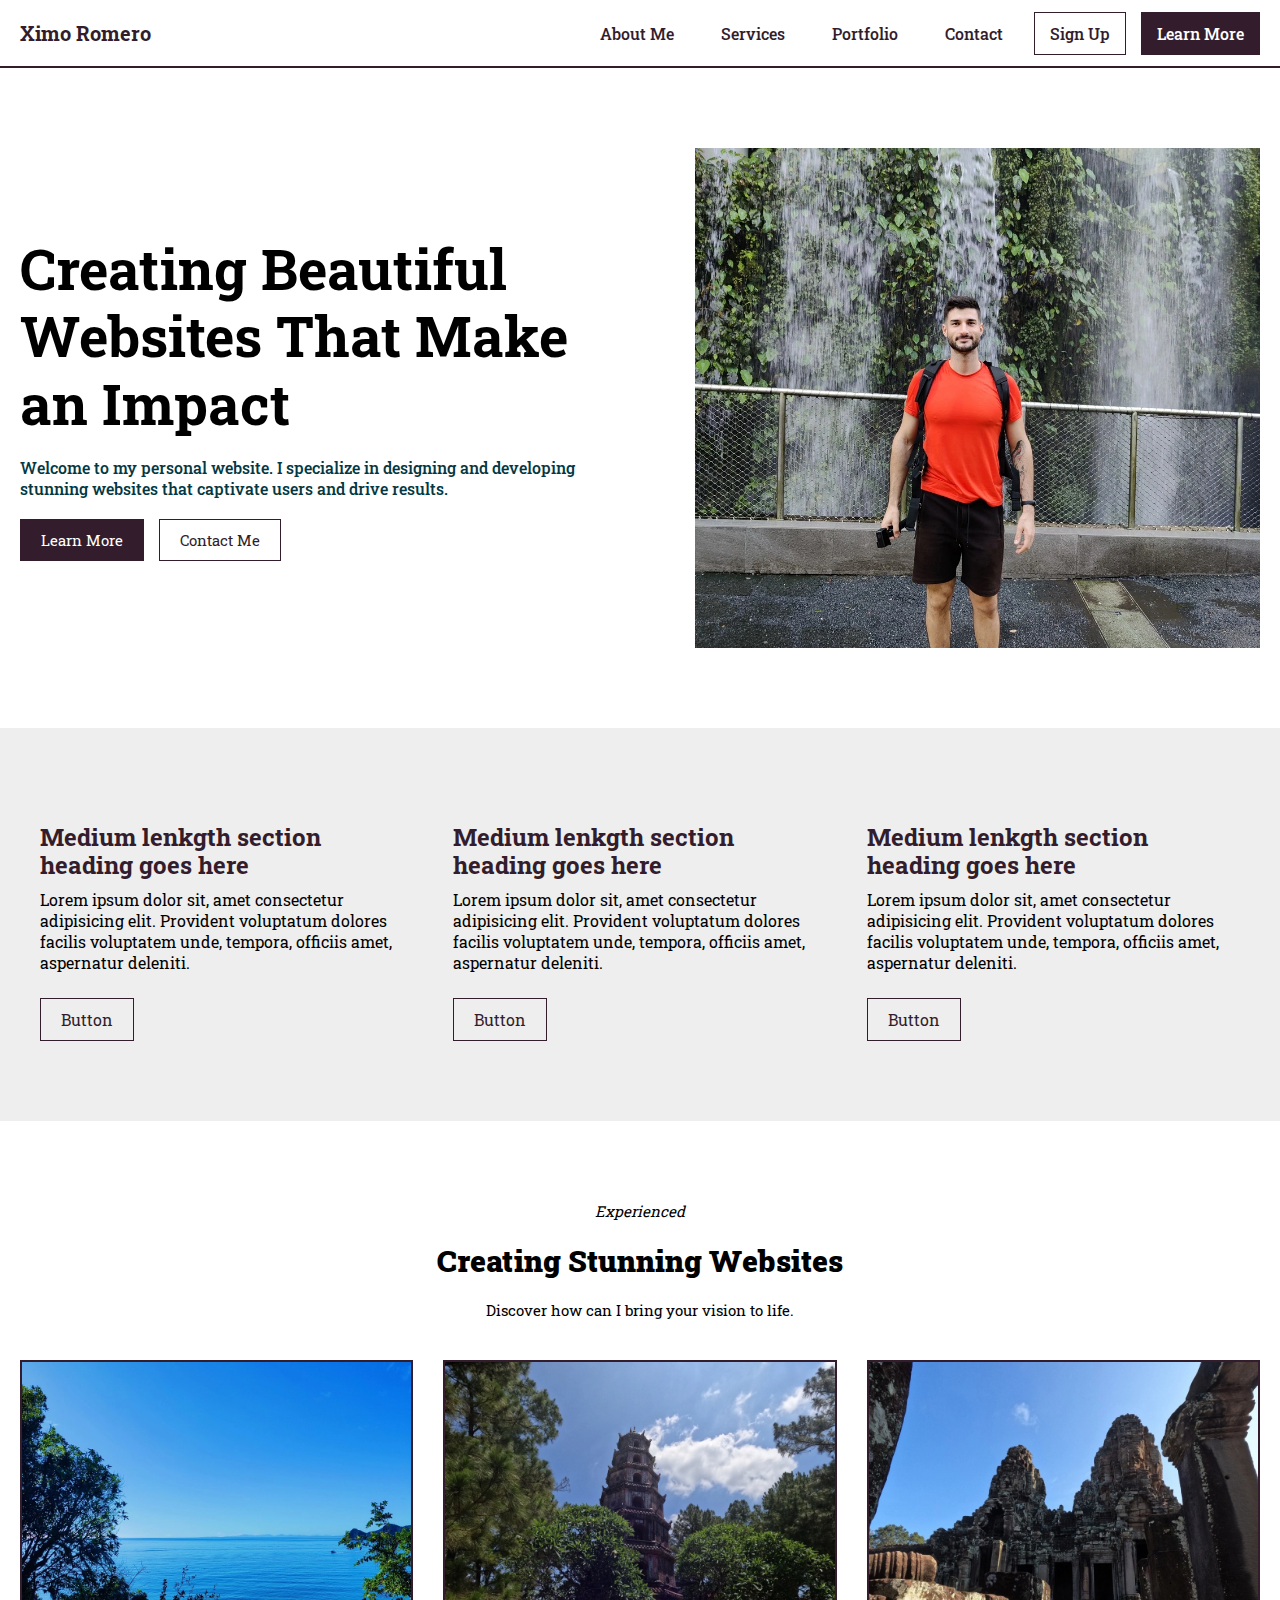
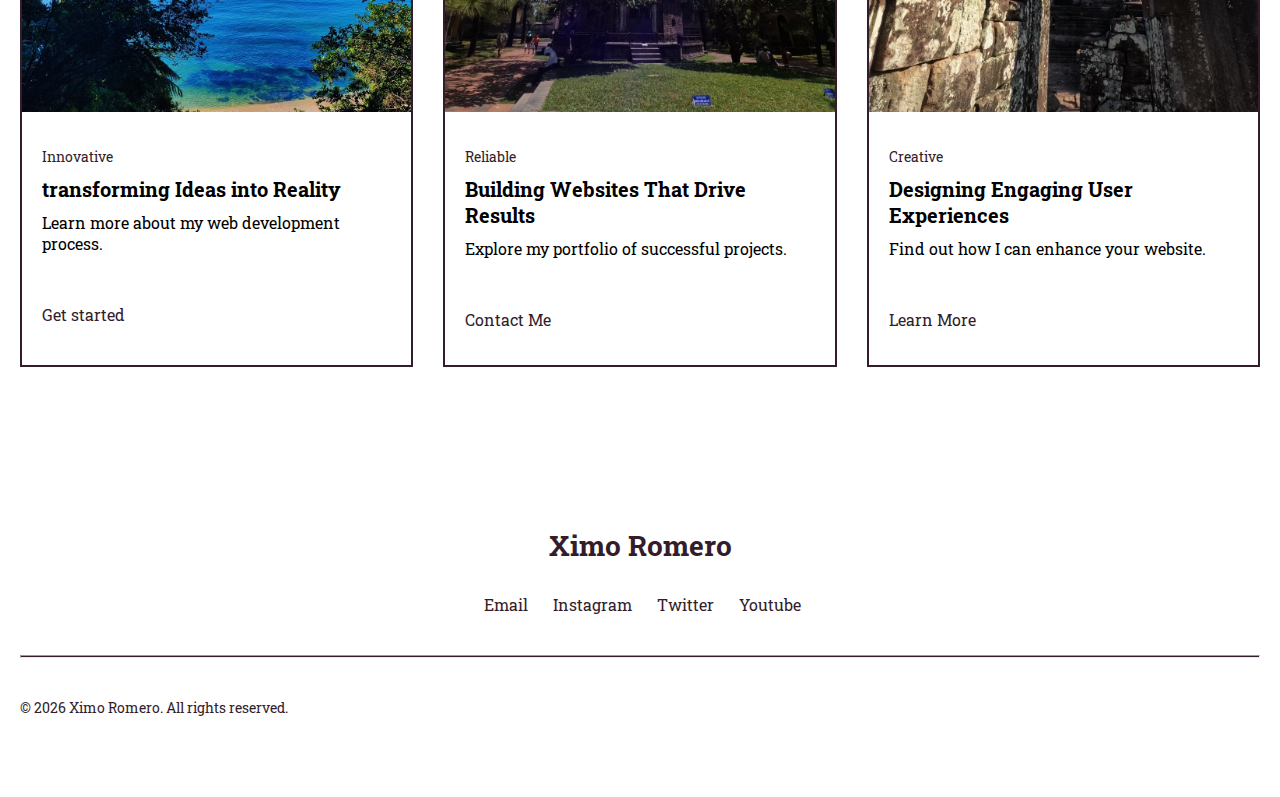
==== index.html @ eec98b01 "add email" ====
<!DOCTYPE html>
<html lang="en">
  <head>
    <meta charset="UTF-8" />
    <meta name="viewport" content="width=device-width, initial-scale=1.0" />
    <link
      rel="stylesheet"
      href="https://cdn-uicons.flaticon.com/uicons-brands/css/uicons-brands.css"
    />
    <link
      rel="shortcut icon"
      href="assets/images/favicon.png"
      type="image/x-icon"
    />
    <title>Ximo Romero - Web Developer</title>
    <link rel="stylesheet" href="assets/css/styles.css" />
  </head>
  <body>
    <header>
      <div class="container">
        <a href="" class="logo">Ximo Romero</a>

        <ul class="menu">
          <li><a href="#!">About Me</a></li>
          <li><a href="#!">Services</a></li>
          <li><a href="#!">Portfolio</a></li>
          <li><a href="#!">Contact</a></li>
          <li><a href="#!">Sign Up</a></li>
          <li><a href="#!">Learn More</a></li>
        </ul>

        <button class="openMobileMenu">
          <i class="fi fi-br-menu-burger"></i>
        </button>
      </div>
    </header>
    <main>
      <section id="heroSection">
        <div class="container">
          <div class="leftContainer">
            <h1>Creating Beautiful Websites That Make an Impact</h1>
            <p>
              Welcome to my personal website. I specialize in designing and
              developing stunning websites that captivate users and drive
              results.
            </p>
            <div class="containerCTA">
              <a href="#!" id="learnMoreButton">Learn More</a>
              <a href="#!" id="contactMeButton">Contact Me</a>
            </div>
          </div>
          <div class="rightContainer">
            <img src="assets/images/yo.webp" alt="" />
          </div>
        </div>
      </section>
      <section id="howItWorks">
        <div class="container">
          <ul class="listHIW">
            <li>
              <i class="fi fi-br-flame"></i>
              <h2>Medium lenkgth section heading goes here</h2>
              <p>
                Lorem ipsum dolor sit, amet consectetur adipisicing elit.
                Provident voluptatum dolores facilis voluptatem unde, tempora,
                officiis amet, aspernatur deleniti.
              </p>
              <a href="#!">Button</a>
            </li>
            <li>
              <i class="fi fi-br-raindrops"></i>
              <h2>Medium lenkgth section heading goes here</h2>
              <p>
                Lorem ipsum dolor sit, amet consectetur adipisicing elit.
                Provident voluptatum dolores facilis voluptatem unde, tempora,
                officiis amet, aspernatur deleniti.
              </p>
              <a href="#!">Button</a>
            </li>
            <li>
              <i class="fi fi-br-leaf"></i>
              <h2>Medium lenkgth section heading goes here</h2>
              <p>
                Lorem ipsum dolor sit, amet consectetur adipisicing elit.
                Provident voluptatum dolores facilis voluptatem unde, tempora,
                officiis amet, aspernatur deleniti.
              </p>
              <a href="#!">Button</a>
            </li>
          </ul>
        </div>
      </section>
      <section id="stunningWebs">
        <div class="container">
          <p class="preTitle">Experienced</p>
          <h2>Creating Stunning Websites</h2>
          <p class="desc">Discover how can I bring your vision to life.</p>
          <ul>
            <li>
              <div class="top">
                <img src="assets/images/cover1.webp" alt="" />
              </div>
              <div class="bottom">
                <p class="preTitleCard">Innovative</p>
                <h3>transforming Ideas into Reality</h3>
                <p>Learn more about my web development process.</p>
                <a href="#!">
                  <p>Get started</p>
                  <i class="fi fi-br-angle-right"></i
                ></a>
              </div>
            </li>
            <li>
              <div class="top">
                <img src="assets/images/cover2.webp" alt="" />
              </div>
              <div class="bottom">
                <p class="preTitleCard">Reliable</p>
                <h3>Building Websites That Drive Results</h3>
                <p>Explore my portfolio of successful projects.</p>
                <a href="#!">
                  <p>Contact Me</p>
                  <i class="fi fi-br-angle-right"></i
                ></a>
              </div>
            </li>
            <li>
              <div class="top">
                <img src="assets/images/cover3.webp" alt="" />
              </div>
              <div class="bottom">
                <p class="preTitleCard">Creative</p>
                <h3>Designing Engaging User Experiences</h3>
                <p>Find out how I can enhance your website.</p>
                <a href="#!">
                  <p>Learn More</p>
                  <i class="fi fi-br-angle-right"></i
                ></a>
              </div>
            </li>
          </ul>
        </div>
      </section>
    </main>
    <footer>
      <div class="container">
        <a href="" class="logo">Ximo Romero</a>
        <ul class="footerList">
          <li>
            <a href="mailto:ximore55@gmail.com" title="Email" target="_blank">
              <i class="fi fi-br-envelope"></i>
              <p>Email</p>
            </a>
          </li>
          <li>
            <a
              href="https://www.instagram.com/ximoromero5/?hl=es"
              title="Instagram"
              target="_blank"
            >
              <i class="fi fi-brands-instagram"></i>
              <p>Instagram</p>
            </a>
          </li>
          <li>
            <a
              href="https://twitter.com/Ximoromero5?lang=es"
              title="X"
              target="_blank"
            >
              <i class="fi fi-brands-twitter"></i>
              <p>Twitter</p>
            </a>
          </li>
          <li>
            <a
              href="https://youtube.com/@ximoromero5?si=JbZjsramNGyq1sa8"
              title="Youtube"
              target="_blank"
            >
              <i class="fi fi-brands-youtube"></i>
              <p>Youtube</p>
            </a>
          </li>
        </ul>
        <hr />
        <div class="containerRights">
          <p>
            &copy;
            <script>
              document.write(/\d{4}/.exec(Date())[0]);
            </script>
            Ximo Romero. All rights reserved.
          </p>
        </div>
      </div>
    </footer>
  </body>

  <script src="assets/js/app.js"></script>
</html>
---- assets/css/styles.css ----
@import url("https://fonts.googleapis.com/css2?family=Roboto+Slab:wght@100;200;300;400;500;600;700;800;900&display=swap");
@import url("https://cdn-uicons.flaticon.com/uicons-bold-rounded/css/uicons-bold-rounded.css");
* {
  padding: 0;
  margin: 0;
  box-sizing: border-box;
}
*::-moz-selection {
  background: #a78295;
  color: #ffffff;
}
*::selection {
  background: #a78295;
  color: #ffffff;
}

html {
  scroll-behavior: smooth;
}

body {
  font-family: "Roboto Slab", serif;
}
body header {
  border-bottom: 2px solid #331d2c;
}
body header .container {
  width: 1400px;
  max-width: 100%;
  margin: 0 auto;
  padding: 80px 20px;
  display: flex;
  flex-direction: "row";
  justify-content: space-between;
  align-items: center;
  padding-top: 20px;
  padding-bottom: 20px;
}
@media (max-width: 992px) {
  body header .container {
    width: 960px;
  }
}
@media (max-width: 768px) {
  body header .container {
    padding: 60px 20px;
    width: 720px;
  }
}
@media (max-width: 576px) {
  body header .container {
    padding: 40px 20px;
    width: 540px;
  }
}
body header .container a.logo {
  text-decoration: none;
  font-weight: bold;
  font-size: 20px;
  color: #331d2c;
}
body header .container ul.menu {
  display: flex;
  flex-direction: "row";
  justify-content: center;
  align-items: center;
}
body header .container ul.menu li {
  list-style: none;
  margin-right: 15px;
}
body header .container ul.menu li:nth-child(5) a {
  border-color: #331d2c;
}
body header .container ul.menu li:nth-child(6) a {
  background-color: #331d2c;
  color: #ffffff;
}
body header .container ul.menu li a {
  font-size: 16px;
  font-weight: 500;
  color: #033844;
  text-decoration: none;
  color: #331d2c;
  padding: 10px 15px;
  border: 1px solid transparent;
}
body header .container ul.menu li:last-child {
  margin-right: 0;
}
body header .container .openMobileMenu {
  display: none;
  width: 35px;
  height: 35px;
  border: none;
  background-color: transparent;
  cursor: pointer;
}
body header .container .openMobileMenu i {
  display: flex;
  flex-direction: "row";
  justify-content: center;
  align-items: center;
  font-size: 16px;
  color: #331d2c;
}
@media (max-width: 900px) {
  body header .container {
    position: relative;
    padding-top: 20px;
    padding-bottom: 20px;
  }
  body header .container ul.menu {
    display: none;
    position: absolute;
    background-color: #fff;
    width: 100%;
    height: 100vh;
    left: 0;
    top: 80px;
    flex-direction: column;
    align-items: flex-start;
    justify-content: flex-start;
    padding: 15px;
  }
  body header .container ul.menu li {
    width: 100%;
    /* padding: 10px 0; */
    margin-bottom: 5px;
  }
  body header .container ul.menu li a {
    padding: 10px 0;
    width: 100%;
    display: flex;
  }
  body header .container ul.menu li:nth-child(5), body header .container ul.menu li:nth-child(6) {
    padding: 10px 0;
  }
  body header .container ul.menu li:nth-child(5) a, body header .container ul.menu li:nth-child(6) a {
    display: block;
    text-align: center;
  }
  body header .container .openMobileMenu {
    display: flex;
    flex-direction: "row";
    justify-content: center;
    align-items: center;
  }
}
body main section#heroSection .container {
  width: 1400px;
  max-width: 100%;
  margin: 0 auto;
  padding: 80px 20px;
  display: flex;
  flex-direction: "row";
  justify-content: center;
  align-items: center;
}
@media (max-width: 992px) {
  body main section#heroSection .container {
    width: 960px;
  }
}
@media (max-width: 768px) {
  body main section#heroSection .container {
    padding: 60px 20px;
    width: 720px;
  }
}
@media (max-width: 576px) {
  body main section#heroSection .container {
    padding: 40px 20px;
    width: 540px;
  }
}
body main section#heroSection .container .leftContainer {
  flex: 1;
}
body main section#heroSection .container .leftContainer h1 {
  font-size: 56px;
  font-weight: 700;
  color: #000000;
  line-height: 1.2em;
}
@media (max-width: 992px) {
  body main section#heroSection .container .leftContainer h1 {
    font-size: 50px;
  }
}
@media (max-width: 768px) {
  body main section#heroSection .container .leftContainer h1 {
    font-size: 36px;
  }
}
body main section#heroSection .container .leftContainer p {
  font-size: 16px;
  font-weight: 500;
  color: #033844;
  margin: 20px 0;
}
body main section#heroSection .container .leftContainer .containerCTA {
  display: flex;
}
body main section#heroSection .container .leftContainer .containerCTA #learnMoreButton,
body main section#heroSection .container .leftContainer .containerCTA #contactMeButton {
  padding: 10px 20px;
  border: 1px solid transparent;
  text-decoration: none;
  font-family: inherit;
  font-size: 15px;
}
body main section#heroSection .container .leftContainer .containerCTA #learnMoreButton {
  background-color: #331d2c;
  color: #ffffff;
  margin-right: 15px;
}
body main section#heroSection .container .leftContainer .containerCTA #contactMeButton {
  border-color: #331d2c;
  color: #331d2c;
}
body main section#heroSection .container .rightContainer {
  flex: 1;
  padding-left: 110px;
  display: flex;
  align-items: center;
  justify-content: flex-end;
  height: 500px;
}
body main section#heroSection .container .rightContainer img {
  width: 100%;
  height: 100%;
  -o-object-fit: cover;
     object-fit: cover;
  border-radius: 0;
}
body main section#howItWorks {
  background-color: #eee;
}
body main section#howItWorks .container {
  width: 1400px;
  max-width: 100%;
  margin: 0 auto;
  padding: 80px 20px;
}
@media (max-width: 992px) {
  body main section#howItWorks .container {
    width: 960px;
  }
}
@media (max-width: 768px) {
  body main section#howItWorks .container {
    padding: 60px 20px;
    width: 720px;
  }
}
@media (max-width: 576px) {
  body main section#howItWorks .container {
    padding: 40px 20px;
    width: 540px;
  }
}
body main section#howItWorks .container ul.listHIW {
  display: flex;
  flex-direction: "row";
  justify-content: space-between;
  align-items: center;
}
body main section#howItWorks .container ul.listHIW li {
  list-style: none;
  max-width: 400px;
  margin: 0 20px;
}
body main section#howItWorks .container ul.listHIW li i {
  font-size: 25px;
  margin-bottom: 15px;
  color: #331d2c;
  display: flex;
  flex-direction: "row";
  justify-content: flex-start;
  align-items: center;
}
body main section#howItWorks .container ul.listHIW li h2 {
  font-weight: 700;
  color: #331d2c;
  line-height: 1.168em;
  font-size: 24px;
  margin-bottom: 10px;
}
body main section#howItWorks .container ul.listHIW li p {
  margin-bottom: 25px;
  font-size: 16px;
}
body main section#howItWorks .container ul.listHIW li a {
  font-family: inherit;
  font-size: 16px;
  text-decoration: none;
  color: #331d2c;
  border: 1px solid #331d2c;
  padding: 10px 20px;
  display: inline-block;
}
body main section#stunningWebs .container {
  width: 1400px;
  max-width: 100%;
  margin: 0 auto;
  padding: 80px 20px;
}
@media (max-width: 992px) {
  body main section#stunningWebs .container {
    width: 960px;
  }
}
@media (max-width: 768px) {
  body main section#stunningWebs .container {
    padding: 60px 20px;
    width: 720px;
  }
}
@media (max-width: 576px) {
  body main section#stunningWebs .container {
    padding: 40px 20px;
    width: 540px;
  }
}
body main section#stunningWebs .container p.preTitle {
  font-style: italic;
  text-align: center;
  margin-bottom: 20px;
  font-size: 15px;
}
body main section#stunningWebs .container h2 {
  text-align: center;
  font-size: 30px;
  margin-bottom: 20px;
  font-weight: 900;
}
body main section#stunningWebs .container p.desc {
  text-align: center;
  margin-bottom: 40px;
  font-size: 15px;
}
body main section#stunningWebs .container ul {
  display: grid;
  grid-gap: 30px;
  grid-template-columns: repeat(auto-fit, minmax(250px, 1fr));
}
body main section#stunningWebs .container ul li {
  list-style: none;
  border: 2px solid #331d2c;
}
body main section#stunningWebs .container ul li .top {
  height: 350px;
}
body main section#stunningWebs .container ul li .top img {
  width: 100%;
  height: 100%;
  -o-object-fit: cover;
     object-fit: cover;
  border-radius: 0;
}
body main section#stunningWebs .container ul li .bottom {
  padding: 25px 20px;
}
body main section#stunningWebs .container ul li .bottom .preTitleCard {
  font-size: 14px;
  color: #331d2c;
  margin: 10px 0;
}
body main section#stunningWebs .container ul li .bottom h3 {
  font-size: 20px;
  margin-bottom: 10px;
}
body main section#stunningWebs .container ul li .bottom p {
  margin-bottom: 40px;
}
body main section#stunningWebs .container ul li .bottom a {
  padding: 10px 0px;
  text-decoration: none;
  color: #331d2c;
  font-size: 16px;
  text-align: left;
  display: flex;
  flex-direction: "row";
  justify-content: flex-start;
  align-items: center;
}
body main section#stunningWebs .container ul li .bottom a p {
  margin: 0;
  margin-right: 10px;
}
body main section#stunningWebs .container ul li .bottom a i {
  display: flex;
  flex-direction: "row";
  justify-content: center;
  align-items: center;
  font-size: 12px;
}
@media (max-width: 992px) {
  body main section#heroSection .container {
    flex-direction: column;
  }
  body main section#heroSection .container .rightContainer {
    padding-left: 0;
    margin-top: 20px;
  }
  body main section#howItWorks .container ul.listHIW {
    flex-direction: column;
    align-items: flex-start;
  }
  body main section#howItWorks .container ul.listHIW li {
    max-width: none;
    margin: 20px 0;
  }
  body main section#howItWorks .container ul.listHIW li i {
    font-size: 20px;
  }
}
body footer .container {
  width: 1400px;
  max-width: 100%;
  margin: 0 auto;
  padding: 80px 20px;
}
@media (max-width: 992px) {
  body footer .container {
    width: 960px;
  }
}
@media (max-width: 768px) {
  body footer .container {
    padding: 60px 20px;
    width: 720px;
  }
}
@media (max-width: 576px) {
  body footer .container {
    padding: 40px 20px;
    width: 540px;
  }
}
body footer .container .logo {
  text-decoration: none;
  color: #331d2c;
  font-size: 28px;
  text-align: center;
  display: block;
  margin-bottom: 30px;
  font-weight: 700;
}
body footer .container ul {
  display: flex;
  flex-direction: "row";
  justify-content: center;
  align-items: center;
}
body footer .container ul li {
  list-style: none;
  margin: 0 10px;
}
body footer .container ul li a {
  text-decoration: none;
  color: #331d2c;
  text-align: center;
  display: flex;
  flex-direction: "row";
  justify-content: center;
  align-items: center;
}
body footer .container ul li a i {
  display: flex;
  flex-direction: "row";
  justify-content: center;
  align-items: center;
  margin-right: 5px;
}
body footer .container ul li a:hover > p {
  text-decoration: underline;
}
body footer .container hr {
  width: 100%;
  height: 3px;
  color: #331d2c;
  background-color: #331d2c;
  margin: 40px 0;
}
body footer .container .containerRights p {
  font-size: 14px;
  color: #331d2c;
}/*# sourceMappingURL=styles.css.map */
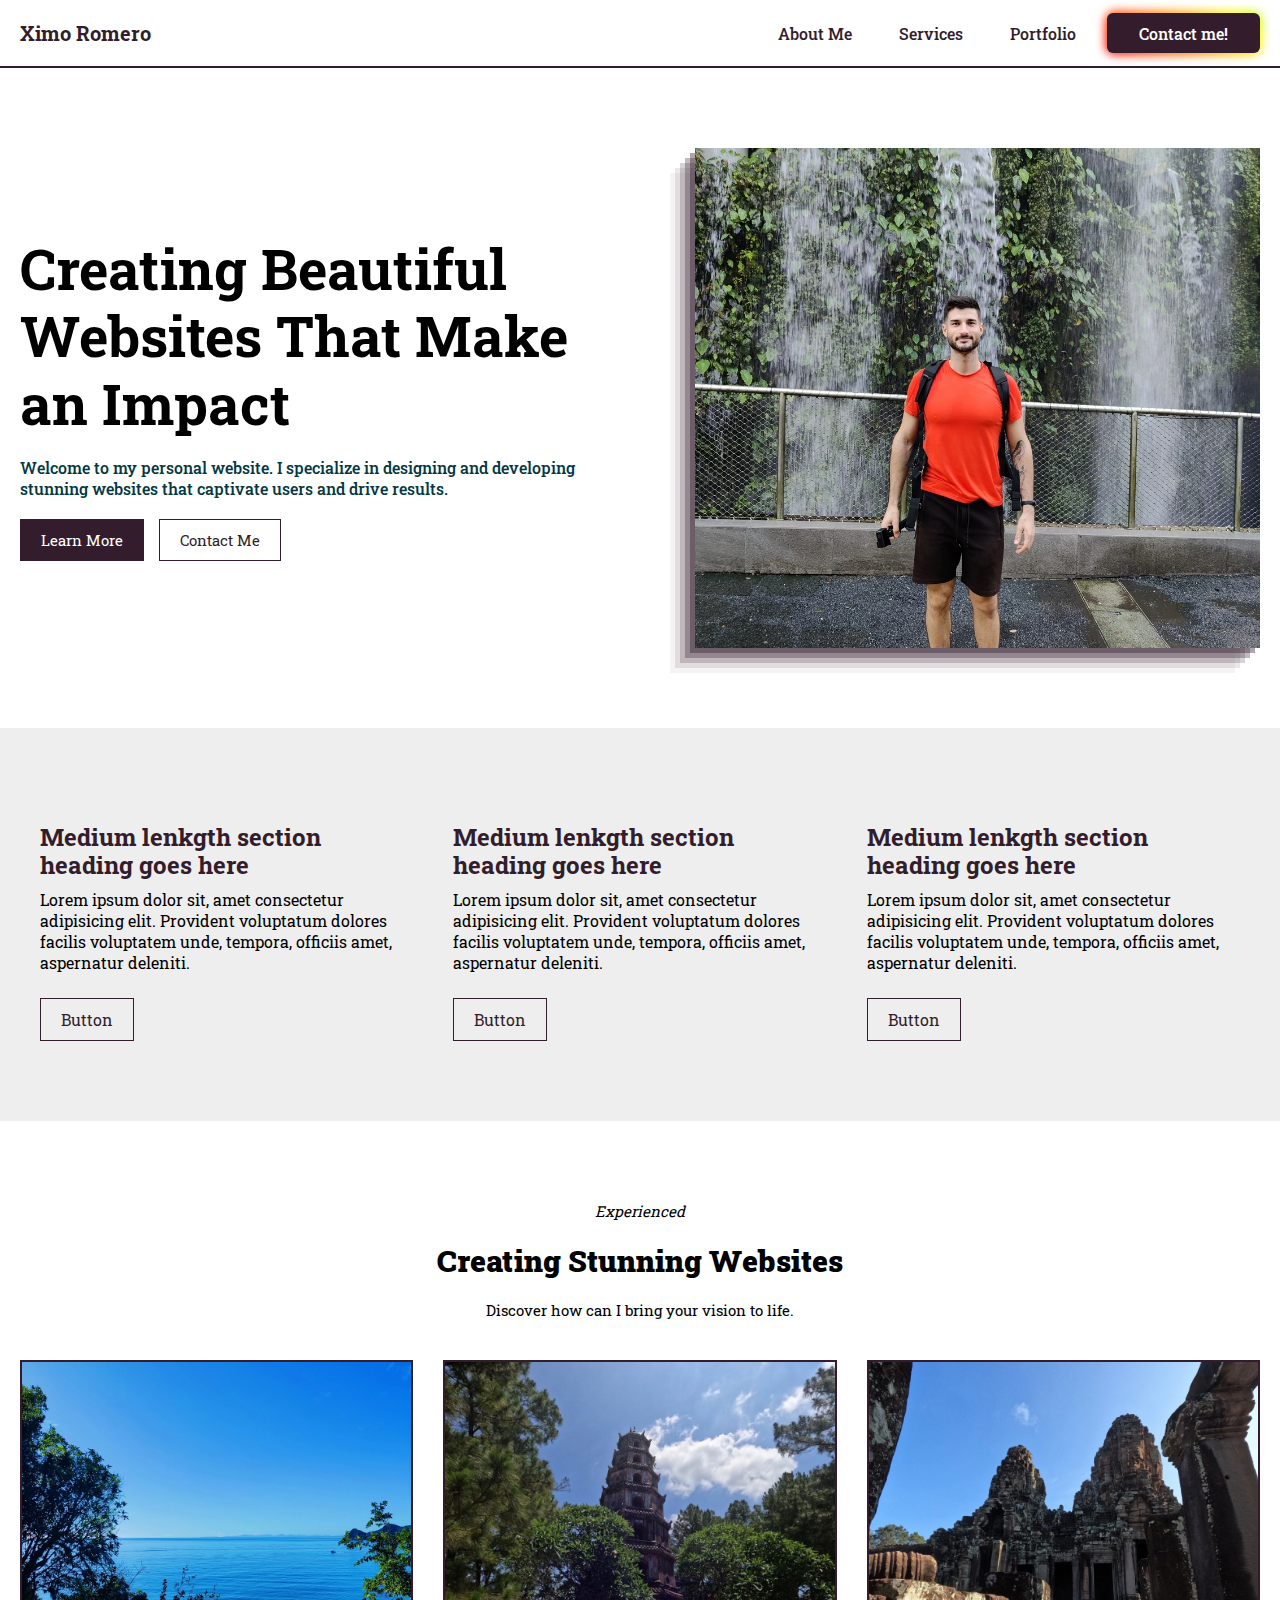
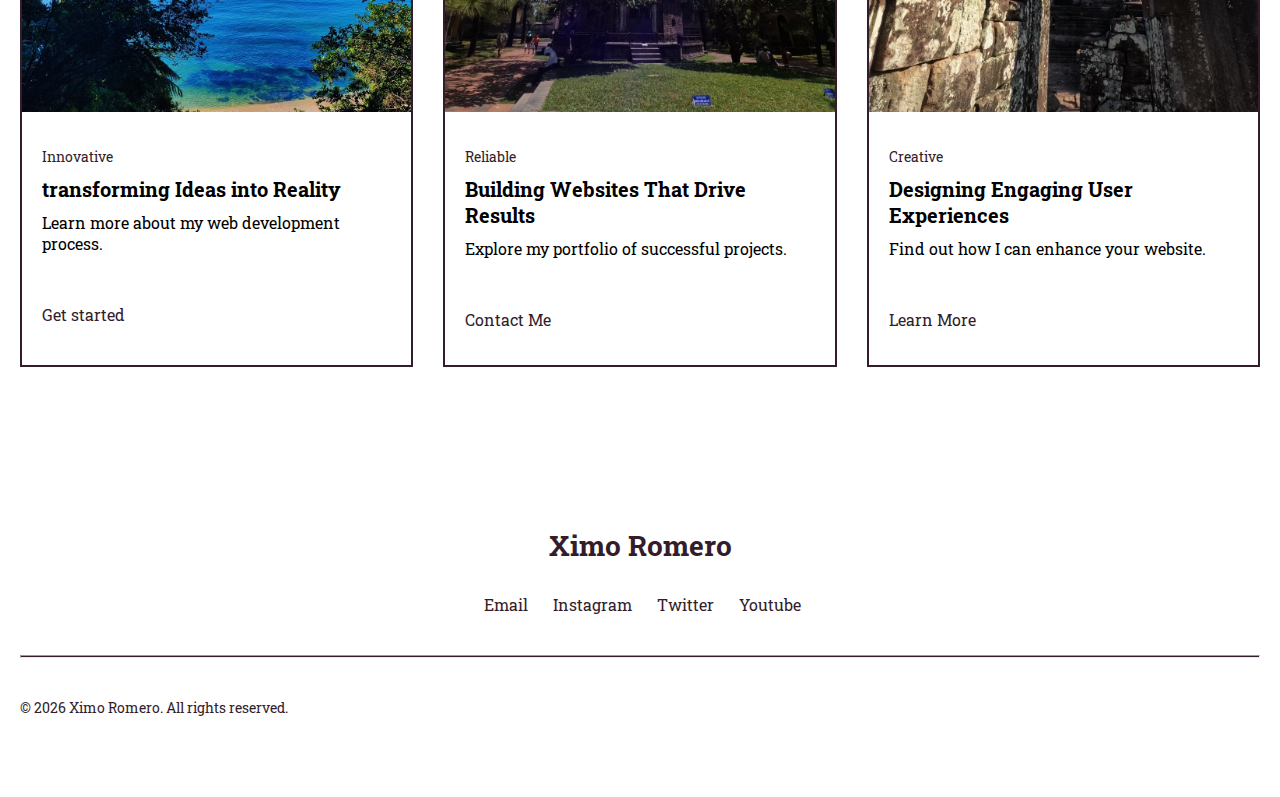
==== commit 44391304: "Change icon menu and contact button" ====
--- a/index.html
+++ b/index.html
@@ -24,13 +24,11 @@
           <li><a href="#!">About Me</a></li>
           <li><a href="#!">Services</a></li>
           <li><a href="#!">Portfolio</a></li>
-          <li><a href="#!">Contact</a></li>
-          <li><a href="#!">Sign Up</a></li>
-          <li><a href="#!">Learn More</a></li>
+          <li><a href="#!">Contact me!</a></li>
         </ul>
 
         <button class="openMobileMenu">
-          <i class="fi fi-br-menu-burger"></i>
+          <i class="fi fi-br-bars-staggered"></i>
         </button>
       </div>
     </header>
--- a/assets/css/styles.css
+++ b/assets/css/styles.css
@@ -69,12 +69,48 @@
   list-style: none;
   margin-right: 15px;
 }
-body header .container ul.menu li:nth-child(5) a {
-  border-color: #331d2c;
-}
-body header .container ul.menu li:nth-child(6) a {
-  background-color: #331d2c;
-  color: #ffffff;
+body header .container ul.menu li:nth-child(4) a {
+  padding: 0.6em 2em;
+  text-align: center;
+  border: none;
+  outline: none;
+  color: rgb(255, 255, 255);
+  background: #331d2c;
+  cursor: pointer;
+  position: relative;
+  z-index: 0;
+  border-radius: 6px;
+  -moz-user-select: none;
+       user-select: none;
+  -webkit-user-select: none;
+  touch-action: manipulation;
+}
+body header .container ul.menu li:nth-child(4) a::before {
+  content: "";
+  background: linear-gradient(45deg, #ff0000, #ff7300, #fffb00, #48ff00, #00ffd5, #002bff, #7a00ff, #ff00c8, #ff0000);
+  position: absolute;
+  top: -2px;
+  left: -2px;
+  background-size: 400%;
+  z-index: -1;
+  filter: blur(5px);
+  -webkit-filter: blur(5px);
+  width: calc(100% + 4px);
+  height: calc(100% + 4px);
+  animation: glowing-button-85 20s linear infinite;
+  transition: opacity 0.3s ease-in-out;
+  border-radius: 10px;
+}
+body header .container ul.menu li:nth-child(4) a::after {
+  z-index: -1;
+  content: "";
+  position: absolute;
+  width: 100%;
+  height: 100%;
+  background: #222;
+  left: 0;
+  top: 0;
+  border-radius: 10px;
 }
 body header .container ul.menu li a {
   font-size: 16px;
@@ -125,7 +161,6 @@
   }
   body header .container ul.menu li {
     width: 100%;
-    /* padding: 10px 0; */
     margin-bottom: 5px;
   }
   body header .container ul.menu li a {
@@ -133,12 +168,12 @@
     width: 100%;
     display: flex;
   }
-  body header .container ul.menu li:nth-child(5), body header .container ul.menu li:nth-child(6) {
-    padding: 10px 0;
-  }
-  body header .container ul.menu li:nth-child(5) a, body header .container ul.menu li:nth-child(6) a {
-    display: block;
-    text-align: center;
+  body header .container ul.menu li:nth-child(4) {
+    padding: 20px 0;
+  }
+  body header .container ul.menu li:nth-child(4) a {
+    display: flex;
+    justify-content: center;
   }
   body header .container .openMobileMenu {
     display: flex;
@@ -233,6 +268,7 @@
   -o-object-fit: cover;
      object-fit: cover;
   border-radius: 0;
+  box-shadow: rgba(51, 29, 44, 0.4) -5px 5px, rgba(51, 29, 44, 0.3) -10px 10px, rgba(51, 29, 44, 0.2) -15px 15px, rgba(51, 29, 44, 0.1) -20px 20px, rgba(51, 29, 44, 0.05) -25px 25px;
 }
 body main section#howItWorks {
   background-color: #eee;
@@ -487,4 +523,16 @@
 body footer .container .containerRights p {
   font-size: 14px;
   color: #331d2c;
+}
+
+@keyframes glowing-button-85 {
+  0% {
+    background-position: 0 0;
+  }
+  50% {
+    background-position: 400% 0;
+  }
+  100% {
+    background-position: 0 0;
+  }
 }/*# sourceMappingURL=styles.css.map */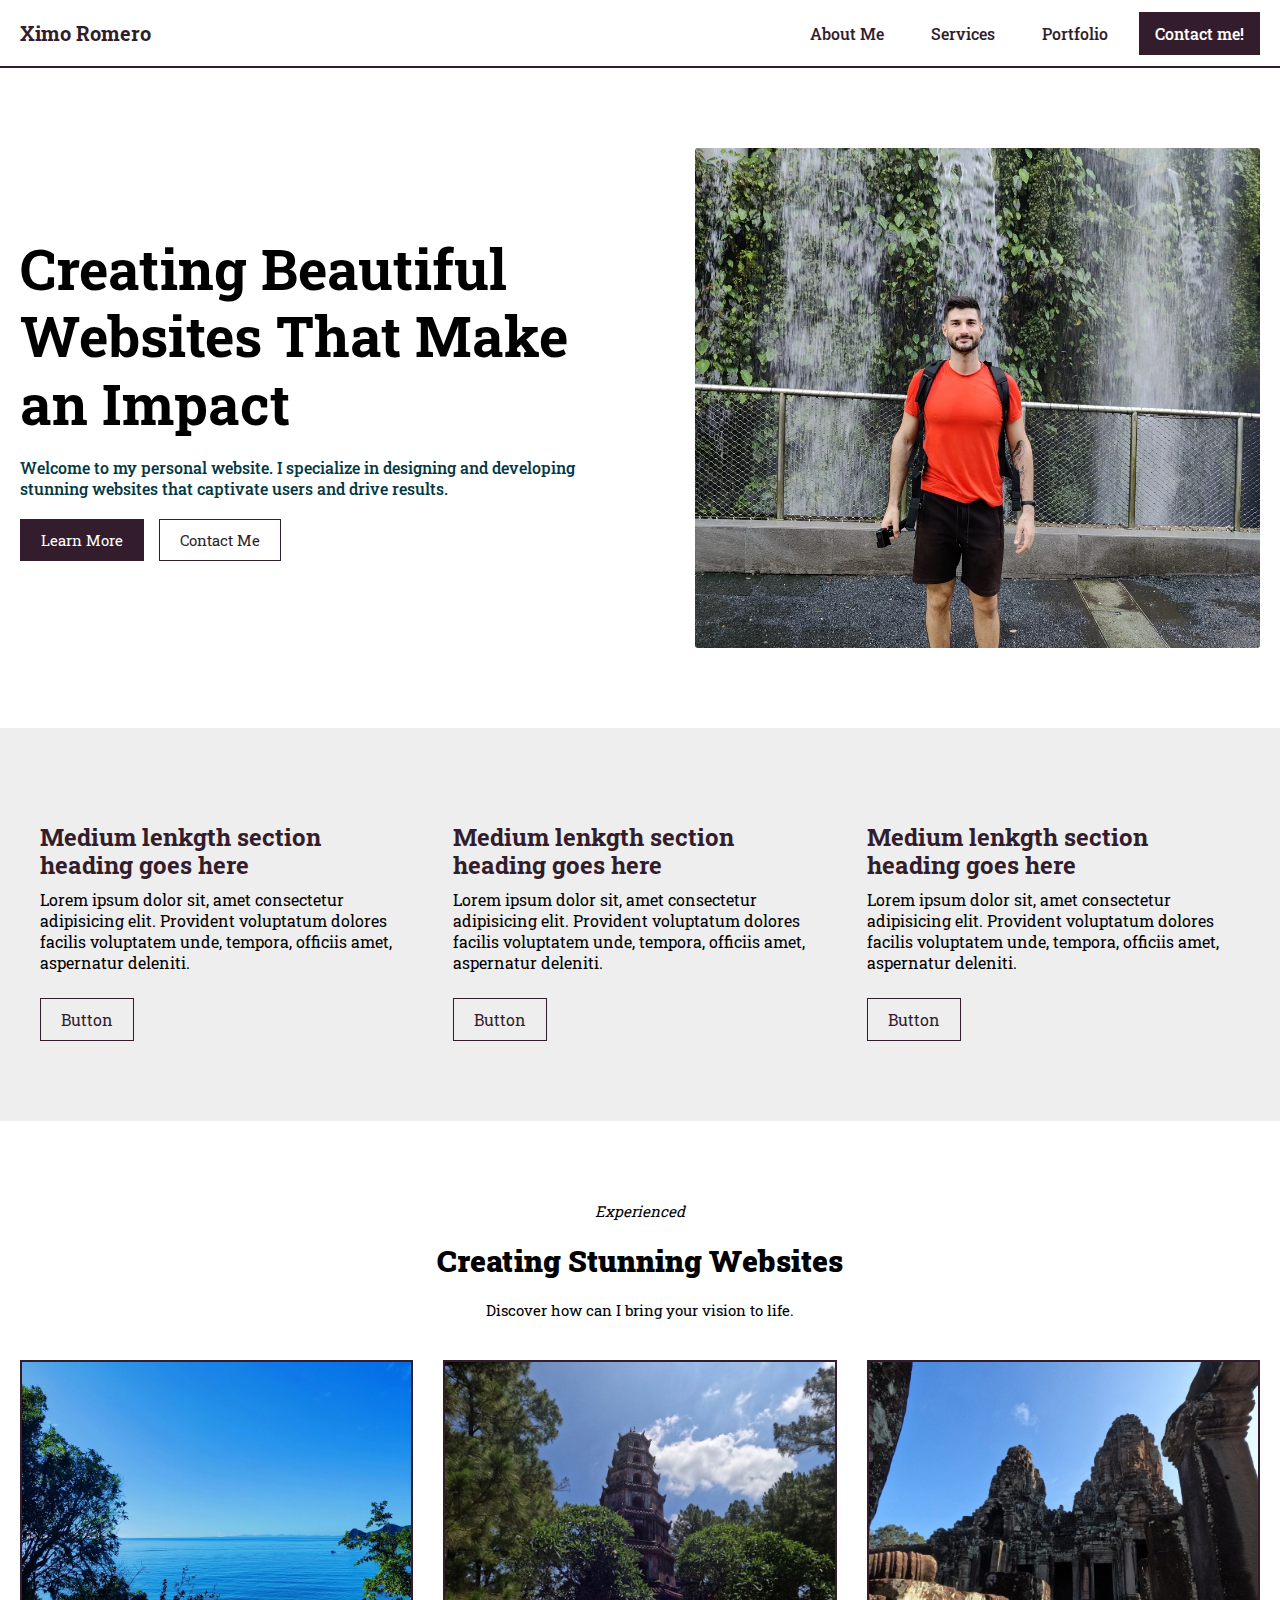
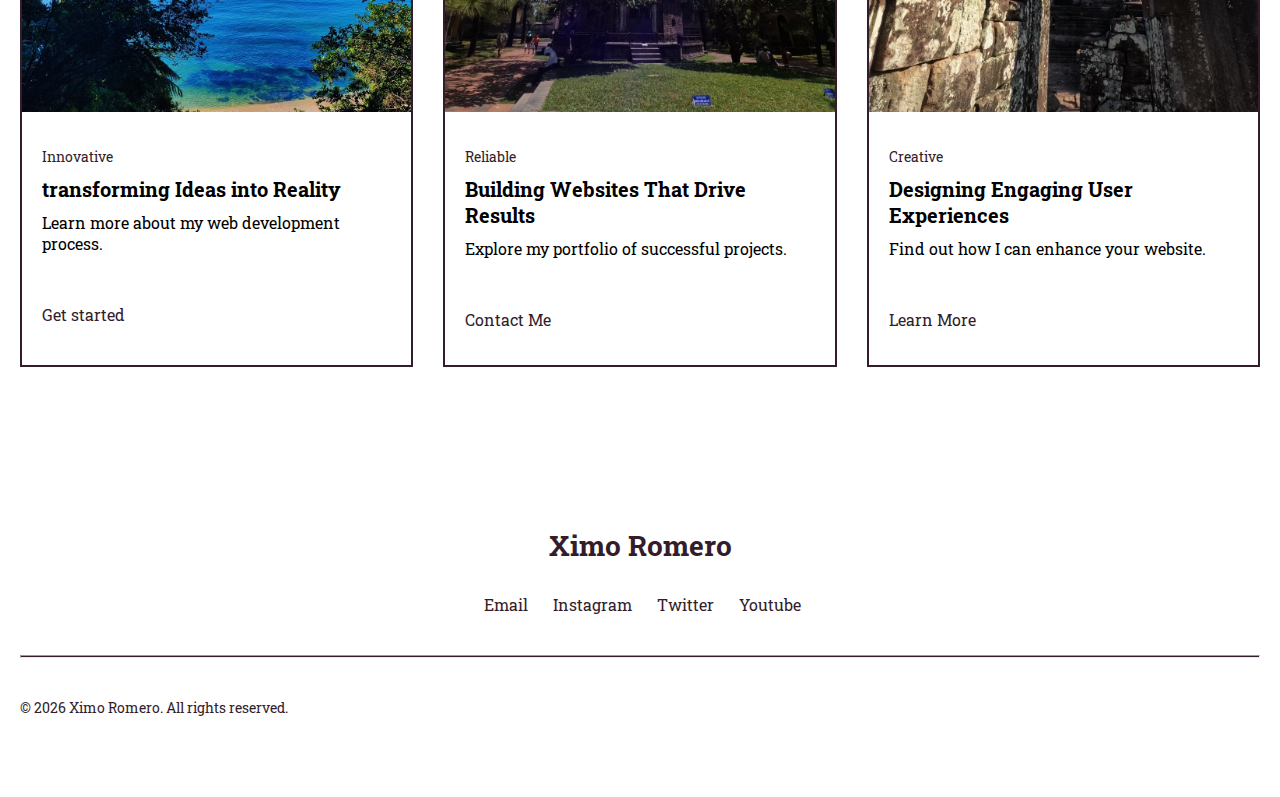
==== commit 09bb24b8: "Footer links adapt to mobile" ====
--- a/index.html
+++ b/index.html
@@ -24,7 +24,7 @@
           <li><a href="#!">About Me</a></li>
           <li><a href="#!">Services</a></li>
           <li><a href="#!">Portfolio</a></li>
-          <li><a href="#!">Contact me!</a></li>
+          <li><a href="contact.html">Contact me!</a></li>
         </ul>
 
         <button class="openMobileMenu">
--- a/assets/css/styles.css
+++ b/assets/css/styles.css
@@ -70,47 +70,8 @@
   margin-right: 15px;
 }
 body header .container ul.menu li:nth-child(4) a {
-  padding: 0.6em 2em;
-  text-align: center;
-  border: none;
-  outline: none;
-  color: rgb(255, 255, 255);
-  background: #331d2c;
-  cursor: pointer;
-  position: relative;
-  z-index: 0;
-  border-radius: 6px;
-  -moz-user-select: none;
-       user-select: none;
-  -webkit-user-select: none;
-  touch-action: manipulation;
-}
-body header .container ul.menu li:nth-child(4) a::before {
-  content: "";
-  background: linear-gradient(45deg, #ff0000, #ff7300, #fffb00, #48ff00, #00ffd5, #002bff, #7a00ff, #ff00c8, #ff0000);
-  position: absolute;
-  top: -2px;
-  left: -2px;
-  background-size: 400%;
-  z-index: -1;
-  filter: blur(5px);
-  -webkit-filter: blur(5px);
-  width: calc(100% + 4px);
-  height: calc(100% + 4px);
-  animation: glowing-button-85 20s linear infinite;
-  transition: opacity 0.3s ease-in-out;
-  border-radius: 10px;
-}
-body header .container ul.menu li:nth-child(4) a::after {
-  z-index: -1;
-  content: "";
-  position: absolute;
-  width: 100%;
-  height: 100%;
-  background: #222;
-  left: 0;
-  top: 0;
-  border-radius: 10px;
+  background-color: #331d2c;
+  color: #fff;
 }
 body header .container ul.menu li a {
   font-size: 16px;
@@ -268,7 +229,7 @@
   -o-object-fit: cover;
      object-fit: cover;
   border-radius: 0;
-  box-shadow: rgba(51, 29, 44, 0.4) -5px 5px, rgba(51, 29, 44, 0.3) -10px 10px, rgba(51, 29, 44, 0.2) -15px 15px, rgba(51, 29, 44, 0.1) -20px 20px, rgba(51, 29, 44, 0.05) -25px 25px;
+  border-radius: 3px;
 }
 body main section#howItWorks {
   background-color: #eee;
@@ -524,6 +485,11 @@
   font-size: 14px;
   color: #331d2c;
 }
+@media (max-width: 768px) {
+  body footer ul.footerList > li > a > p {
+    display: none;
+  }
+}
 
 @keyframes glowing-button-85 {
   0% {
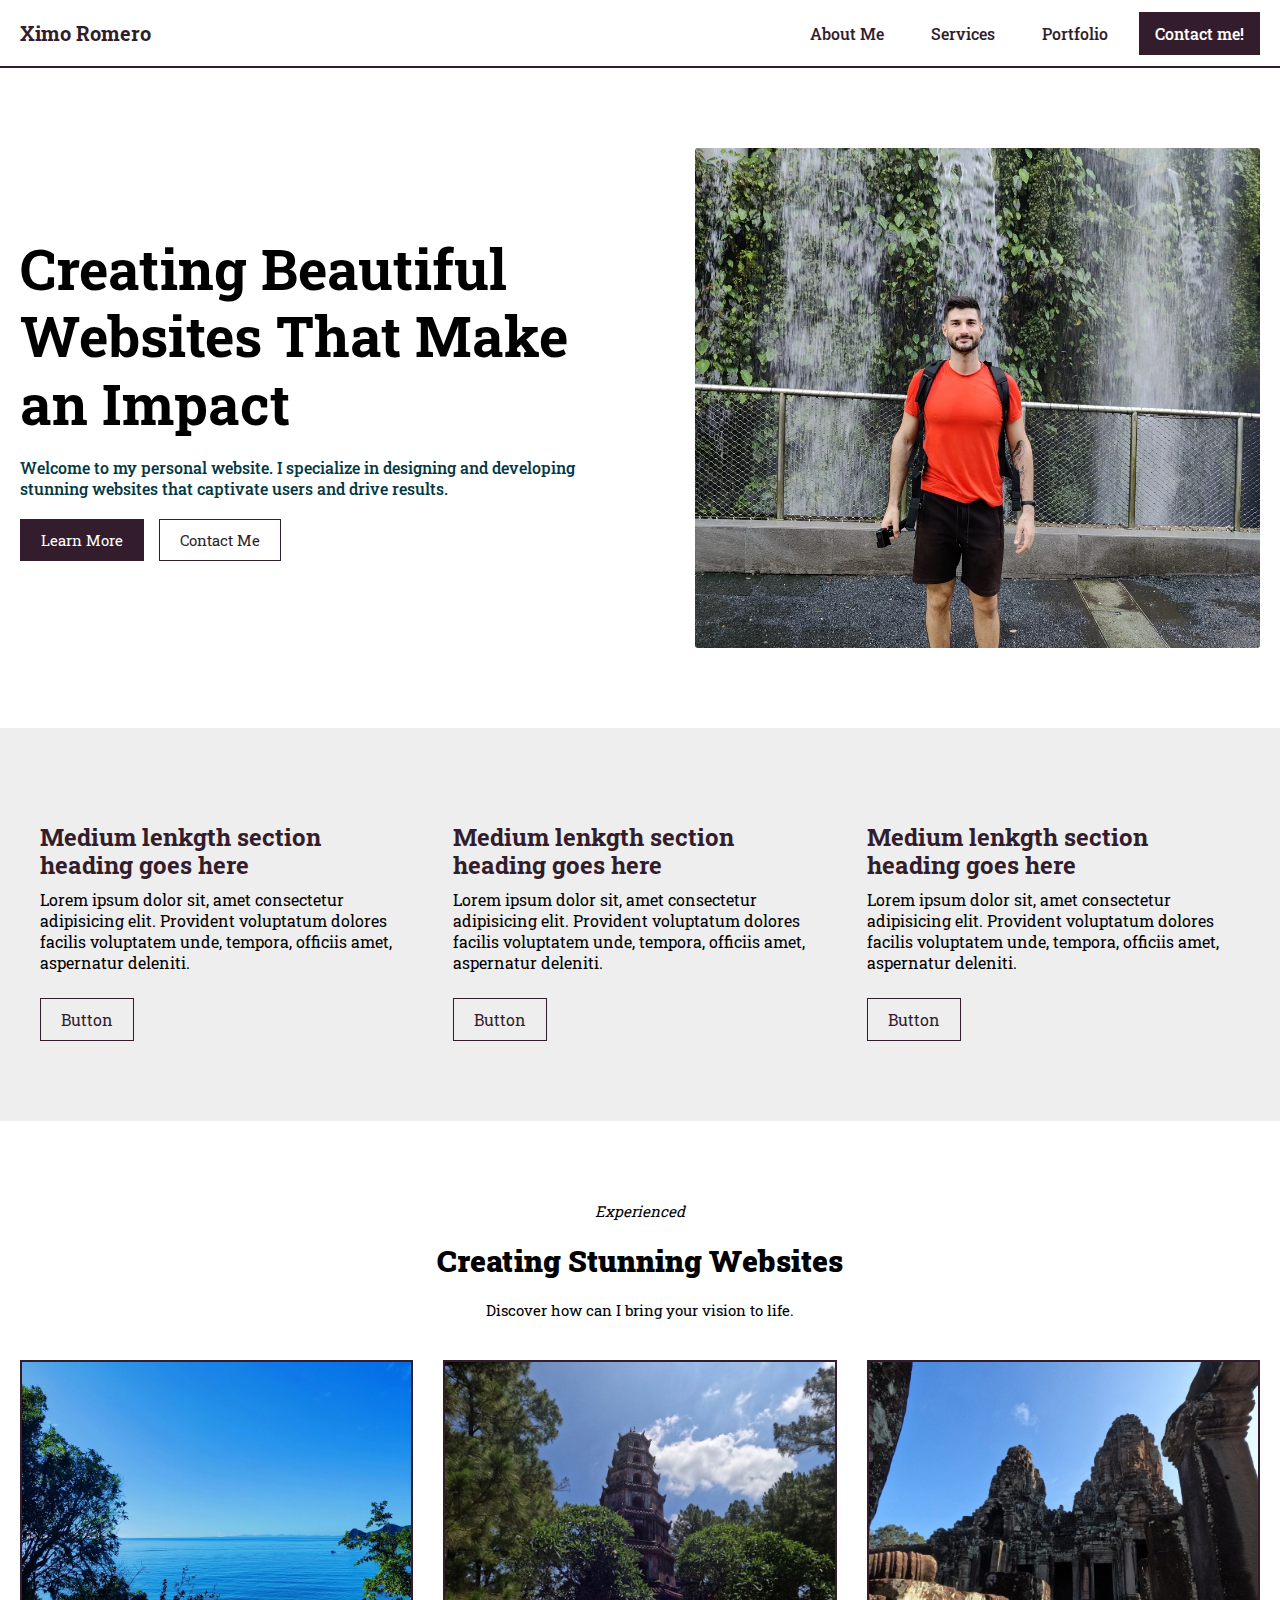
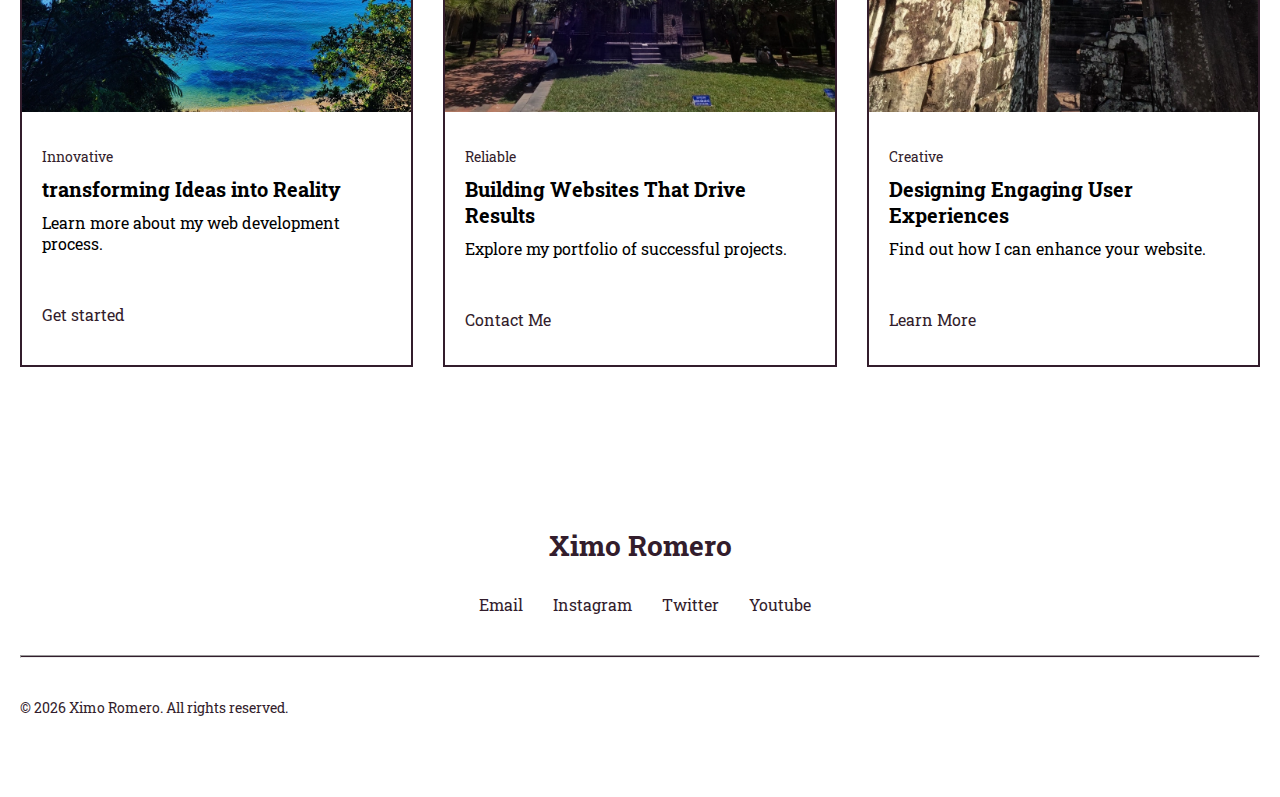
==== commit ef5c780c: "fix: cambios de diseño varios" ====
--- a/index.html
+++ b/index.html
@@ -48,7 +48,11 @@
             </div>
           </div>
           <div class="rightContainer">
-            <img src="assets/images/yo.webp" alt="" />
+            <img
+              src="assets/images/yo.webp"
+              alt="Ximo Romero Image"
+              title="Ximo Romero"
+            />
           </div>
         </div>
       </section>
--- a/assets/css/styles.css
+++ b/assets/css/styles.css
@@ -13,6 +13,11 @@
   background: #a78295;
   color: #ffffff;
 }
+*:focus {
+  outline-width: 2px;
+  outline-style: dashed;
+  outline-color: #331d2c;
+}
 
 html {
   scroll-behavior: smooth;
@@ -30,7 +35,7 @@
   margin: 0 auto;
   padding: 80px 20px;
   display: flex;
-  flex-direction: "row";
+  flex-direction: row;
   justify-content: space-between;
   align-items: center;
   padding-top: 20px;
@@ -61,7 +66,7 @@
 }
 body header .container ul.menu {
   display: flex;
-  flex-direction: "row";
+  flex-direction: row;
   justify-content: center;
   align-items: center;
 }
@@ -95,7 +100,7 @@
 }
 body header .container .openMobileMenu i {
   display: flex;
-  flex-direction: "row";
+  flex-direction: row;
   justify-content: center;
   align-items: center;
   font-size: 16px;
@@ -138,7 +143,7 @@
   }
   body header .container .openMobileMenu {
     display: flex;
-    flex-direction: "row";
+    flex-direction: row;
     justify-content: center;
     align-items: center;
   }
@@ -149,7 +154,7 @@
   margin: 0 auto;
   padding: 80px 20px;
   display: flex;
-  flex-direction: "row";
+  flex-direction: row;
   justify-content: center;
   align-items: center;
 }
@@ -259,7 +264,7 @@
 }
 body main section#howItWorks .container ul.listHIW {
   display: flex;
-  flex-direction: "row";
+  flex-direction: row;
   justify-content: space-between;
   align-items: center;
 }
@@ -273,7 +278,7 @@
   margin-bottom: 15px;
   color: #331d2c;
   display: flex;
-  flex-direction: "row";
+  flex-direction: row;
   justify-content: flex-start;
   align-items: center;
 }
@@ -378,7 +383,7 @@
   font-size: 16px;
   text-align: left;
   display: flex;
-  flex-direction: "row";
+  flex-direction: row;
   justify-content: flex-start;
   align-items: center;
 }
@@ -388,7 +393,7 @@
 }
 body main section#stunningWebs .container ul li .bottom a i {
   display: flex;
-  flex-direction: "row";
+  flex-direction: row;
   justify-content: center;
   align-items: center;
   font-size: 12px;
@@ -445,33 +450,33 @@
   margin-bottom: 30px;
   font-weight: 700;
 }
-body footer .container ul {
-  display: flex;
-  flex-direction: "row";
-  justify-content: center;
-  align-items: center;
-}
-body footer .container ul li {
+body footer .container ul.footerList {
+  display: flex;
+  flex-direction: row;
+  justify-content: center;
+  align-items: center;
+}
+body footer .container ul.footerList li {
   list-style: none;
   margin: 0 10px;
 }
-body footer .container ul li a {
+body footer .container ul.footerList li a {
   text-decoration: none;
   color: #331d2c;
   text-align: center;
-  display: flex;
-  flex-direction: "row";
-  justify-content: center;
-  align-items: center;
-}
-body footer .container ul li a i {
-  display: flex;
-  flex-direction: "row";
-  justify-content: center;
-  align-items: center;
-  margin-right: 5px;
-}
-body footer .container ul li a:hover > p {
+  gap: 10px;
+  display: flex;
+  flex-direction: row;
+  justify-content: center;
+  align-items: center;
+}
+body footer .container ul.footerList li a i {
+  display: flex;
+  flex-direction: row;
+  justify-content: center;
+  align-items: center;
+}
+body footer .container ul.footerList li a:hover > p {
   text-decoration: underline;
 }
 body footer .container hr {
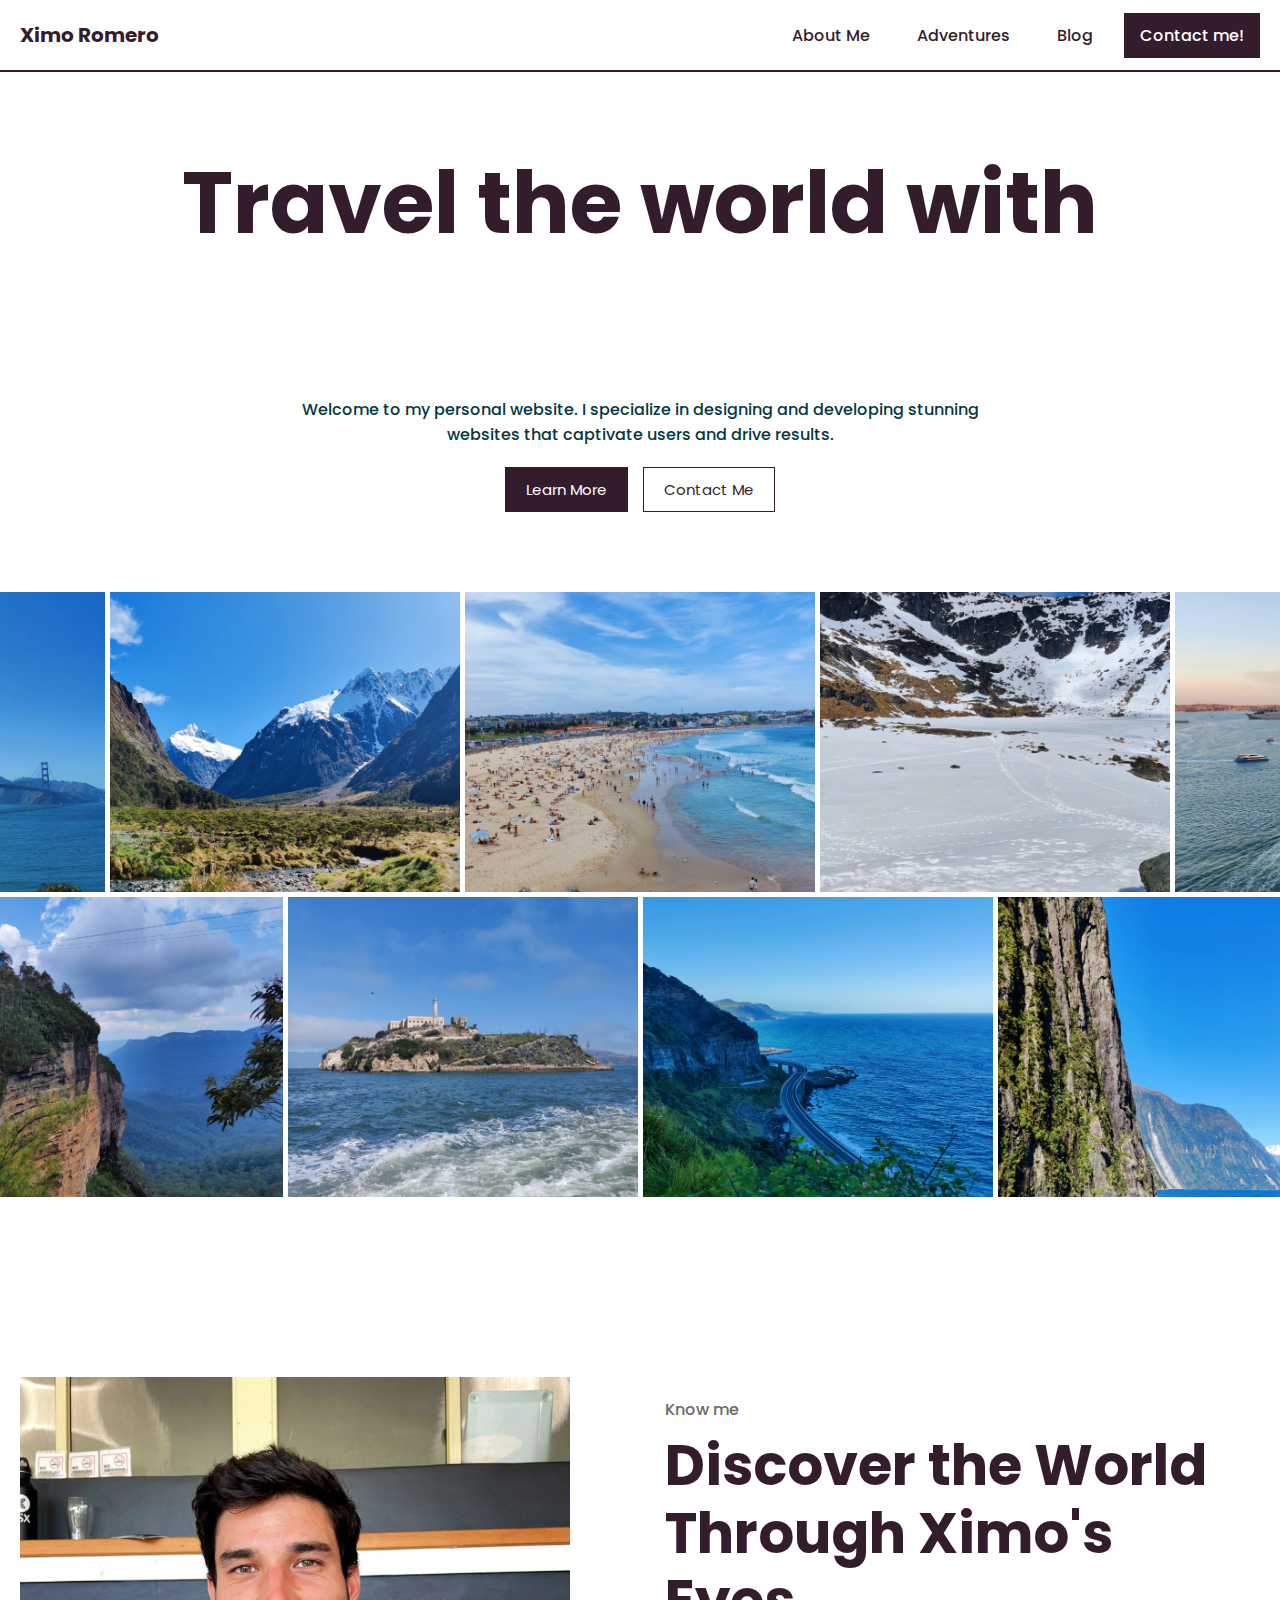
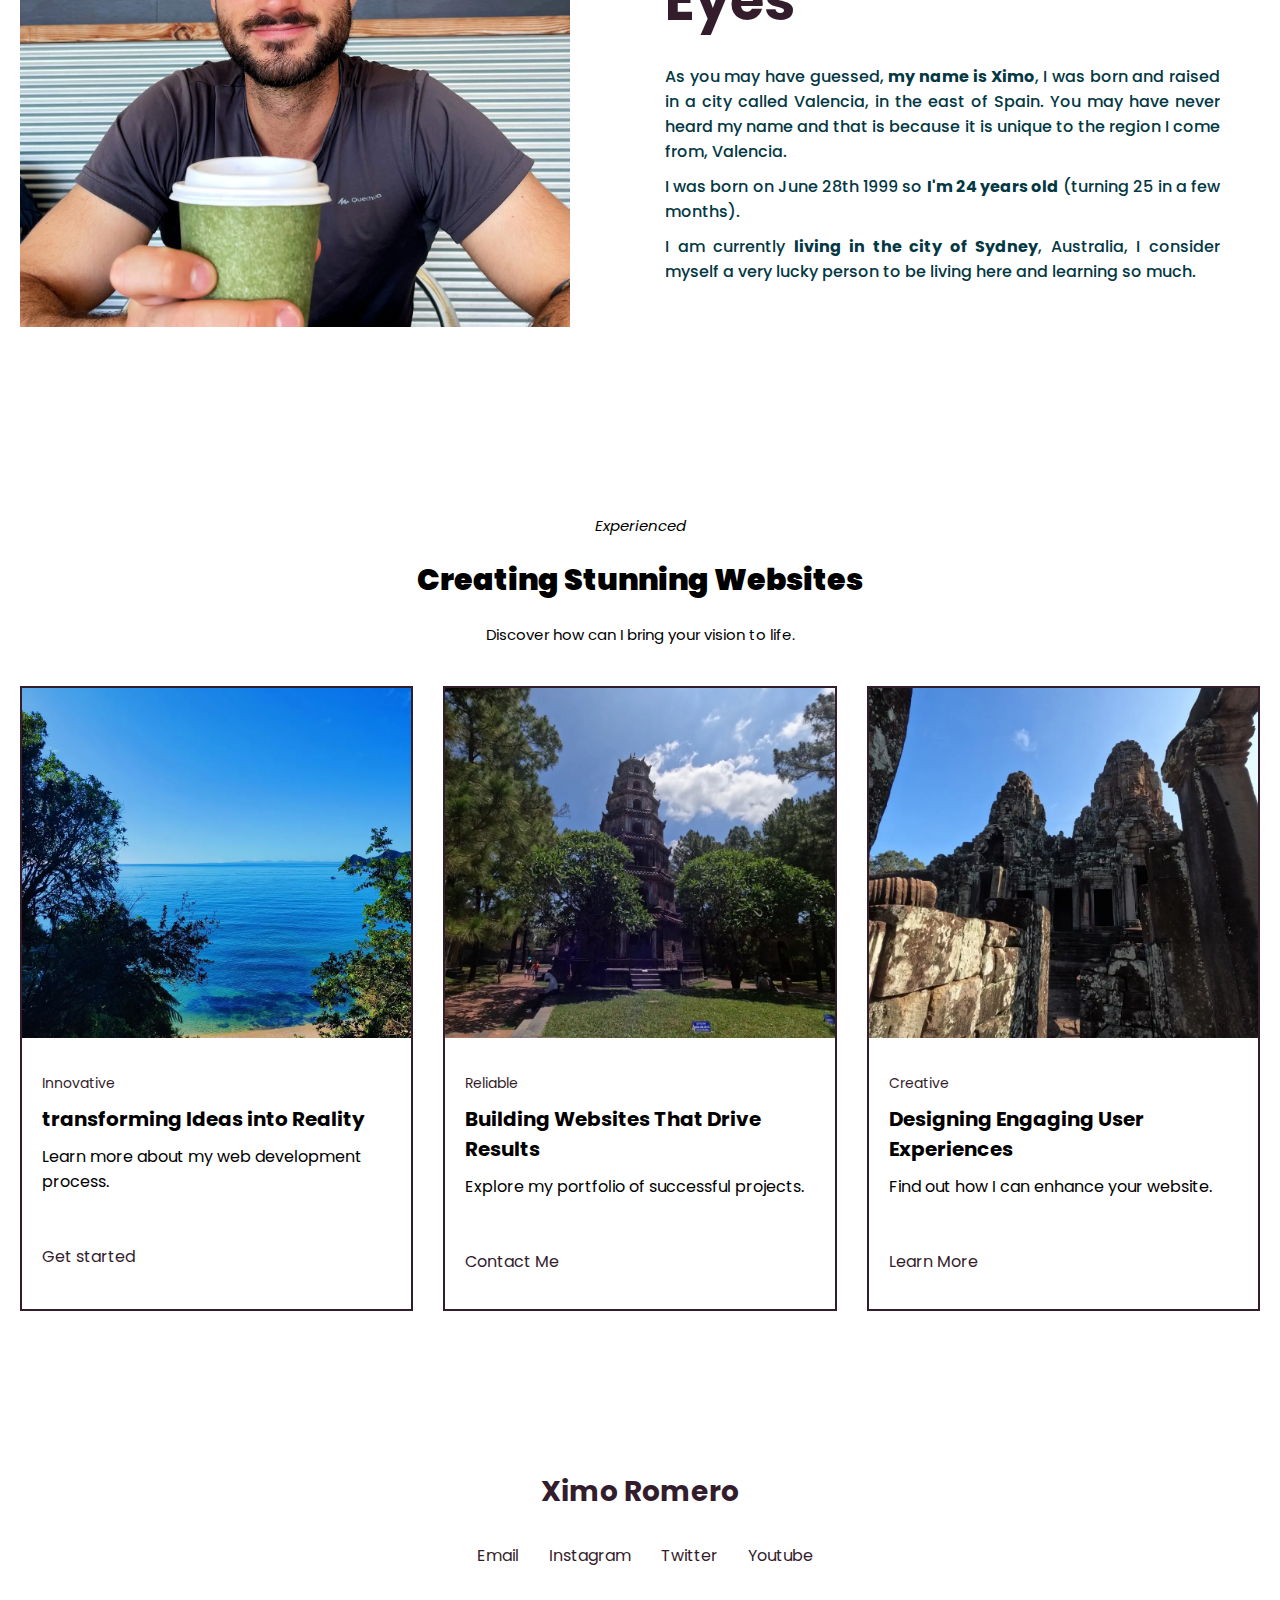
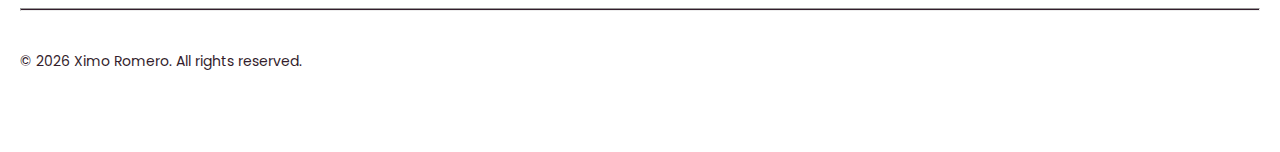
==== commit 9403e498: "feat: Add images and change web style" ====
--- a/index.html
+++ b/index.html
@@ -12,7 +12,47 @@
       href="assets/images/favicon.png"
       type="image/x-icon"
     />
-    <title>Ximo Romero - Web Developer</title>
+    <!-- Primary Meta Tags -->
+    <title>Ximo Romero | Web Developer & Traveler</title>
+    <meta name="title" content="Ximo Romero | Web Developer & Traveler" />
+    <meta
+      name="description"
+      content="Ximo Romero's website. Web developer based in Sydney, Australia. Passionate backpacker traveling everywhere. Currently living in Australia and programming independently."
+    />
+
+    <!-- Open Graph / Facebook -->
+    <meta property="og:type" content="website" />
+    <meta property="og:url" content="https://metatags.io/" />
+    <meta
+      property="og:title"
+      content="Ximo Romero | Web Developer & Traveler"
+    />
+    <meta
+      property="og:description"
+      content="Ximo Romero's website. Web developer based in Sydney, Australia. Passionate backpacker traveling everywhere. Currently living in Australia and programming independently."
+    />
+    <meta
+      property="og:image"
+      content="https://metatags.io/images/meta-tags.png"
+    />
+
+    <!-- Twitter -->
+    <meta property="twitter:card" content="summary_large_image" />
+    <meta property="twitter:url" content="https://metatags.io/" />
+    <meta
+      property="twitter:title"
+      content="Ximo Romero | Web Developer & Traveler"
+    />
+    <meta
+      property="twitter:description"
+      content="Ximo Romero's website. Web developer based in Sydney, Australia. Passionate backpacker traveling everywhere. Currently living in Australia and programming independently."
+    />
+    <meta
+      property="twitter:image"
+      content="https://metatags.io/images/meta-tags.png"
+    />
+
+    <!-- Page Styles -->
     <link rel="stylesheet" href="assets/css/styles.css" />
   </head>
   <body>
@@ -21,9 +61,9 @@
         <a href="" class="logo">Ximo Romero</a>
 
         <ul class="menu">
-          <li><a href="#!">About Me</a></li>
-          <li><a href="#!">Services</a></li>
-          <li><a href="#!">Portfolio</a></li>
+          <li><a href="#aboutMe">About Me</a></li>
+          <li><a href="#!">Adventures</a></li>
+          <li><a href="#!">Blog</a></li>
           <li><a href="contact.html">Contact me!</a></li>
         </ul>
 
@@ -36,7 +76,25 @@
       <section id="heroSection">
         <div class="container">
           <div class="leftContainer">
-            <h1>Creating Beautiful Websites That Make an Impact</h1>
+            <h1>
+              Travel the world with
+              <svg
+                height="100"
+                stroke="#331d2c"
+                stroke-width="2"
+                class="textLine"
+                width="100%"
+              >
+                <text
+                  x="50%"
+                  dominant-baseline="middle"
+                  text-anchor="middle"
+                  y="50%"
+                >
+                  Ximo Romero
+                </text>
+              </svg>
+            </h1>
             <p>
               Welcome to my personal website. I specialize in designing and
               developing stunning websites that captivate users and drive
@@ -48,48 +106,128 @@
             </div>
           </div>
           <div class="rightContainer">
+            <div class="topRow">
+              <img
+                src="assets/images/heroImages/webp/1.webp"
+                alt=""
+                loading="lazy"
+              />
+              <img
+                src="assets/images/heroImages/webp/4.webp"
+                alt=""
+                loading="lazy"
+              />
+              <img
+                src="assets/images/heroImages/webp/6.webp"
+                alt=""
+                loading="lazy"
+              />
+              <img
+                src="assets/images/heroImages/webp/5.webp"
+                alt=""
+                loading="lazy"
+              />
+              <img
+                src="assets/images/heroImages/webp/14.webp"
+                alt=""
+                loading="lazy"
+              />
+            </div>
+
+            <div class="bottomRow">
+              <img
+                src="assets/images/heroImages/webp/9.webp"
+                alt=""
+                loading="lazy"
+              />
+              <img
+                src="assets/images/heroImages/webp/11.webp"
+                alt=""
+                loading="lazy"
+              />
+              <img
+                src="assets/images/heroImages/webp/13.webp"
+                alt=""
+                loading="lazy"
+              />
+              <img
+                src="assets/images/heroImages/webp/15.webp"
+                alt=""
+                loading="lazy"
+              />
+              <img
+                src="assets/images/heroImages/webp/2.webp"
+                alt=""
+                loading="lazy"
+              />
+              <img
+                src="assets/images/heroImages/webp/3.webp"
+                alt=""
+                loading="lazy"
+              />
+            </div>
+          </div>
+        </div>
+      </section>
+      <section id="aboutMe">
+        <div class="container">
+          <div class="containerAvatar">
             <img
-              src="assets/images/yo.webp"
-              alt="Ximo Romero Image"
+              src="assets/images/ximo-min.webp"
+              alt="Ximo Romero"
               title="Ximo Romero"
             />
           </div>
-        </div>
-      </section>
-      <section id="howItWorks">
-        <div class="container">
-          <ul class="listHIW">
-            <li>
-              <i class="fi fi-br-flame"></i>
-              <h2>Medium lenkgth section heading goes here</h2>
-              <p>
-                Lorem ipsum dolor sit, amet consectetur adipisicing elit.
-                Provident voluptatum dolores facilis voluptatem unde, tempora,
-                officiis amet, aspernatur deleniti.
-              </p>
-              <a href="#!">Button</a>
-            </li>
-            <li>
-              <i class="fi fi-br-raindrops"></i>
-              <h2>Medium lenkgth section heading goes here</h2>
-              <p>
-                Lorem ipsum dolor sit, amet consectetur adipisicing elit.
-                Provident voluptatum dolores facilis voluptatem unde, tempora,
-                officiis amet, aspernatur deleniti.
-              </p>
-              <a href="#!">Button</a>
-            </li>
-            <li>
-              <i class="fi fi-br-leaf"></i>
-              <h2>Medium lenkgth section heading goes here</h2>
-              <p>
-                Lorem ipsum dolor sit, amet consectetur adipisicing elit.
-                Provident voluptatum dolores facilis voluptatem unde, tempora,
-                officiis amet, aspernatur deleniti.
-              </p>
-              <a href="#!">Button</a>
-            </li>
-          </ul>
+          <div class="containerInformation">
+            <p class="preTitle">Know me</p>
+            <h2 class="title">Discover the World Through Ximo's Eyes</h2>
+            <p class="description">
+              <span
+                >As you may have guessed, <b>my name is Ximo</b>, I was born and
+                raised in a city called Valencia, in the east of Spain. You may
+                have never heard my name and that is because it is unique to the
+                region I come from, Valencia.</span
+              >
+              <span>
+                I was born on June 28th 1999 so <b>I'm 24 years old</b> (turning
+                25 in a few months).
+              </span>
+              <span>
+                I am currently <b>living in the city of Sydney</b>, Australia, I
+                consider myself a very lucky person to be living here and
+                learning so much.</span
+              >
+            </p>
+            <ul class="containerSocial">
+              <li>
+                <a
+                  href="mailto:ximore55@gmail.com"
+                  title="Email"
+                  target="_blank"
+                >
+                  <i class="fi fi-br-envelope"></i>
+                </a>
+              </li>
+              <li>
+                <a
+                  href="https://www.instagram.com/ximoromero5/?hl=es"
+                  title="Instagram"
+                  target="_blank"
+                >
+                  <i class="fi fi-brands-instagram"></i>
+                </a>
+              </li>
+              <li>
+                <a
+                  href="https://twitter.com/Ximoromero5?lang=es"
+                  title="X"
+                  target="_blank"
+                >
+                  <i class="fi fi-brands-twitter"></i>
+                </a>
+              </li>
+            </ul>
+          </div>
         </div>
       </section>
       <section id="stunningWebs">
@@ -146,7 +284,7 @@
     </main>
     <footer>
       <div class="container">
-        <a href="" class="logo">Ximo Romero</a>
+        <p class="logo">Ximo Romero</p>
         <ul class="footerList">
           <li>
             <a href="mailto:ximore55@gmail.com" title="Email" target="_blank">
--- a/assets/css/styles.css
+++ b/assets/css/styles.css
@@ -1,4 +1,5 @@
 @import url("https://fonts.googleapis.com/css2?family=Roboto+Slab:wght@100;200;300;400;500;600;700;800;900&display=swap");
+@import url("https://fonts.googleapis.com/css2?family=Poppins:ital,wght@0,100;0,200;0,300;0,400;0,500;0,600;0,700;0,800;0,900;1,100;1,200;1,300;1,400;1,500;1,600;1,700;1,800;1,900&display=swap");
 @import url("https://cdn-uicons.flaticon.com/uicons-bold-rounded/css/uicons-bold-rounded.css");
 * {
   padding: 0;
@@ -24,7 +25,8 @@
 }
 
 body {
-  font-family: "Roboto Slab", serif;
+  /*  font-family: "Roboto Slab", serif; */
+  font-family: "Poppins", sans-serif;
 }
 body header {
   border-bottom: 2px solid #331d2c;
@@ -124,13 +126,13 @@
     align-items: flex-start;
     justify-content: flex-start;
     padding: 15px;
+    gap: 5px;
   }
   body header .container ul.menu li {
     width: 100%;
-    margin-bottom: 5px;
   }
   body header .container ul.menu li a {
-    padding: 10px 0;
+    padding: 10px;
     width: 100%;
     display: flex;
   }
@@ -149,40 +151,38 @@
   }
 }
 body main section#heroSection .container {
+  padding-bottom: 80px;
+}
+body main section#heroSection .container .leftContainer {
   width: 1400px;
   max-width: 100%;
   margin: 0 auto;
   padding: 80px 20px;
-  display: flex;
-  flex-direction: row;
-  justify-content: center;
-  align-items: center;
-}
-@media (max-width: 992px) {
-  body main section#heroSection .container {
+}
+@media (max-width: 992px) {
+  body main section#heroSection .container .leftContainer {
     width: 960px;
   }
 }
 @media (max-width: 768px) {
-  body main section#heroSection .container {
+  body main section#heroSection .container .leftContainer {
     padding: 60px 20px;
     width: 720px;
   }
 }
 @media (max-width: 576px) {
-  body main section#heroSection .container {
+  body main section#heroSection .container .leftContainer {
     padding: 40px 20px;
     width: 540px;
   }
 }
-body main section#heroSection .container .leftContainer {
-  flex: 1;
-}
 body main section#heroSection .container .leftContainer h1 {
+  text-align: center;
   font-size: 56px;
   font-weight: 700;
-  color: #000000;
+  color: #331d2c;
   line-height: 1.2em;
+  font-size: 86px;
 }
 @media (max-width: 992px) {
   body main section#heroSection .container .leftContainer h1 {
@@ -193,15 +193,26 @@
   body main section#heroSection .container .leftContainer h1 {
     font-size: 36px;
   }
+}
+body main section#heroSection .container .leftContainer h1 .textLine {
+  color: transparent;
+  stroke-dasharray: 500;
+  stroke-dashoffset: 500;
+  animation: dash 5s linear forwards;
+  fill-opacity: 0;
 }
 body main section#heroSection .container .leftContainer p {
   font-size: 16px;
   font-weight: 500;
   color: #033844;
-  margin: 20px 0;
+  margin: 20px auto;
+  text-align: center;
+  max-width: 60%;
 }
 body main section#heroSection .container .leftContainer .containerCTA {
   display: flex;
+  justify-content: center;
+  gap: 15px;
 }
 body main section#heroSection .container .leftContainer .containerCTA #learnMoreButton,
 body main section#heroSection .container .leftContainer .containerCTA #contactMeButton {
@@ -214,93 +225,147 @@
 body main section#heroSection .container .leftContainer .containerCTA #learnMoreButton {
   background-color: #331d2c;
   color: #ffffff;
-  margin-right: 15px;
 }
 body main section#heroSection .container .leftContainer .containerCTA #contactMeButton {
   border-color: #331d2c;
   color: #331d2c;
 }
 body main section#heroSection .container .rightContainer {
+  display: flex;
+  flex-direction: column;
+  justify-content: center;
+  align-items: center;
+  gap: 5px;
+}
+body main section#heroSection .container .rightContainer .topRow,
+body main section#heroSection .container .rightContainer .bottomRow {
   flex: 1;
-  padding-left: 110px;
-  display: flex;
-  align-items: center;
-  justify-content: flex-end;
-  height: 500px;
-}
-body main section#heroSection .container .rightContainer img {
+  display: flex;
+  justify-content: center;
+  align-items: center;
+  overflow: hidden;
+  gap: 5px;
+}
+body main section#heroSection .container .rightContainer .topRow img,
+body main section#heroSection .container .rightContainer .bottomRow img {
+  max-width: 350px;
+  aspect-ratio: 16/9;
   width: 100%;
   height: 100%;
   -o-object-fit: cover;
      object-fit: cover;
   border-radius: 0;
-  border-radius: 3px;
-}
-body main section#howItWorks {
+  height: 300px;
   background-color: #eee;
 }
-body main section#howItWorks .container {
+body main section#aboutMe .container {
   width: 1400px;
   max-width: 100%;
   margin: 0 auto;
   padding: 80px 20px;
-}
-@media (max-width: 992px) {
-  body main section#howItWorks .container {
+  display: flex;
+  flex-direction: row;
+  justify-content: center;
+  align-items: center;
+}
+@media (max-width: 992px) {
+  body main section#aboutMe .container {
     width: 960px;
   }
 }
 @media (max-width: 768px) {
-  body main section#howItWorks .container {
+  body main section#aboutMe .container {
     padding: 60px 20px;
     width: 720px;
   }
 }
 @media (max-width: 576px) {
-  body main section#howItWorks .container {
+  body main section#aboutMe .container {
     padding: 40px 20px;
     width: 540px;
   }
 }
-body main section#howItWorks .container ul.listHIW {
-  display: flex;
-  flex-direction: row;
-  justify-content: space-between;
-  align-items: center;
-}
-body main section#howItWorks .container ul.listHIW li {
+body main section#aboutMe .container .containerAvatar {
+  flex: 1;
+  margin: auto;
+  position: relative;
+}
+body main section#aboutMe .container .containerAvatar img {
+  width: 100%;
+  height: 100%;
+  -o-object-fit: cover;
+     object-fit: cover;
+  border-radius: 0;
+  aspect-ratio: 1/1;
+  max-width: 550px;
+}
+body main section#aboutMe .container .containerInformation {
+  flex: 1;
+  padding: 40px;
+  margin-left: 50px;
+}
+body main section#aboutMe .container .containerInformation p.preTitle {
+  margin-bottom: 10px;
+  color: #6a6869;
+  font-weight: 500;
+}
+body main section#aboutMe .container .containerInformation h2.title {
+  font-size: 56px;
+  font-weight: 700;
+  color: #331d2c;
+  line-height: 1.2em;
+  margin-bottom: 30px;
+}
+@media (max-width: 992px) {
+  body main section#aboutMe .container .containerInformation h2.title {
+    font-size: 50px;
+  }
+}
+@media (max-width: 768px) {
+  body main section#aboutMe .container .containerInformation h2.title {
+    font-size: 36px;
+  }
+}
+body main section#aboutMe .container .containerInformation p.description {
+  font-size: 16px;
+  font-weight: 500;
+  color: #033844;
+  text-align: justify;
+}
+body main section#aboutMe .container .containerInformation p.description span {
+  display: block;
+  margin-top: 10px;
+}
+body main section#aboutMe .container .containerInformation ul.containerSocial {
+  display: flex;
+  flex-direction: row;
+  justify-content: flex-start;
+  align-items: center;
+  gap: 5px;
+  margin-top: 20px;
+}
+body main section#aboutMe .container .containerInformation ul.containerSocial li {
   list-style: none;
-  max-width: 400px;
-  margin: 0 20px;
-}
-body main section#howItWorks .container ul.listHIW li i {
-  font-size: 25px;
-  margin-bottom: 15px;
-  color: #331d2c;
-  display: flex;
-  flex-direction: row;
-  justify-content: flex-start;
-  align-items: center;
-}
-body main section#howItWorks .container ul.listHIW li h2 {
-  font-weight: 700;
-  color: #331d2c;
-  line-height: 1.168em;
-  font-size: 24px;
-  margin-bottom: 10px;
-}
-body main section#howItWorks .container ul.listHIW li p {
-  margin-bottom: 25px;
-  font-size: 16px;
-}
-body main section#howItWorks .container ul.listHIW li a {
-  font-family: inherit;
-  font-size: 16px;
-  text-decoration: none;
-  color: #331d2c;
-  border: 1px solid #331d2c;
-  padding: 10px 20px;
-  display: inline-block;
+}
+body main section#aboutMe .container .containerInformation ul.containerSocial li a {
+  text-decoration: none;
+  color: #331d2c;
+  text-align: center;
+  gap: 10px;
+  padding: 5px;
+  display: flex;
+  flex-direction: row;
+  justify-content: center;
+  align-items: center;
+}
+body main section#aboutMe .container .containerInformation ul.containerSocial li a i {
+  display: flex;
+  flex-direction: row;
+  justify-content: center;
+  align-items: center;
+}
+body main section#aboutMe .container .containerInformation ul.containerSocial li a:hover > p {
+  text-decoration: underline;
 }
 body main section#stunningWebs .container {
   width: 1400px;
@@ -400,22 +465,19 @@
 }
 @media (max-width: 992px) {
   body main section#heroSection .container {
-    flex-direction: column;
-  }
-  body main section#heroSection .container .rightContainer {
-    padding-left: 0;
-    margin-top: 20px;
-  }
-  body main section#howItWorks .container ul.listHIW {
+    padding-bottom: 40px;
+  }
+  body main section#heroSection .container .leftContainer p {
+    max-width: none;
+  }
+  body main section#aboutMe .container {
     flex-direction: column;
     align-items: flex-start;
   }
-  body main section#howItWorks .container ul.listHIW li {
-    max-width: none;
-    margin: 20px 0;
-  }
-  body main section#howItWorks .container ul.listHIW li i {
-    font-size: 20px;
+  body main section#aboutMe .container .containerInformation {
+    margin-left: 0;
+    padding: 0;
+    margin-top: 10px;
   }
 }
 body footer .container {
@@ -458,13 +520,14 @@
 }
 body footer .container ul.footerList li {
   list-style: none;
-  margin: 0 10px;
+  margin: 0 5px;
 }
 body footer .container ul.footerList li a {
   text-decoration: none;
   color: #331d2c;
   text-align: center;
   gap: 10px;
+  padding: 0 5px;
   display: flex;
   flex-direction: row;
   justify-content: center;
@@ -496,14 +559,18 @@
   }
 }
 
-@keyframes glowing-button-85 {
-  0% {
-    background-position: 0 0;
-  }
-  50% {
-    background-position: 400% 0;
+@keyframes dash {
+  to {
+    stroke-dashoffset: 0;
+  }
+}
+@keyframes filling {
+  0%, 90% {
+    fill: #331d2c;
+    fill-opacity: 0;
   }
   100% {
-    background-position: 0 0;
+    fill: #331d2c;
+    fill-opacity: 1;
   }
 }/*# sourceMappingURL=styles.css.map */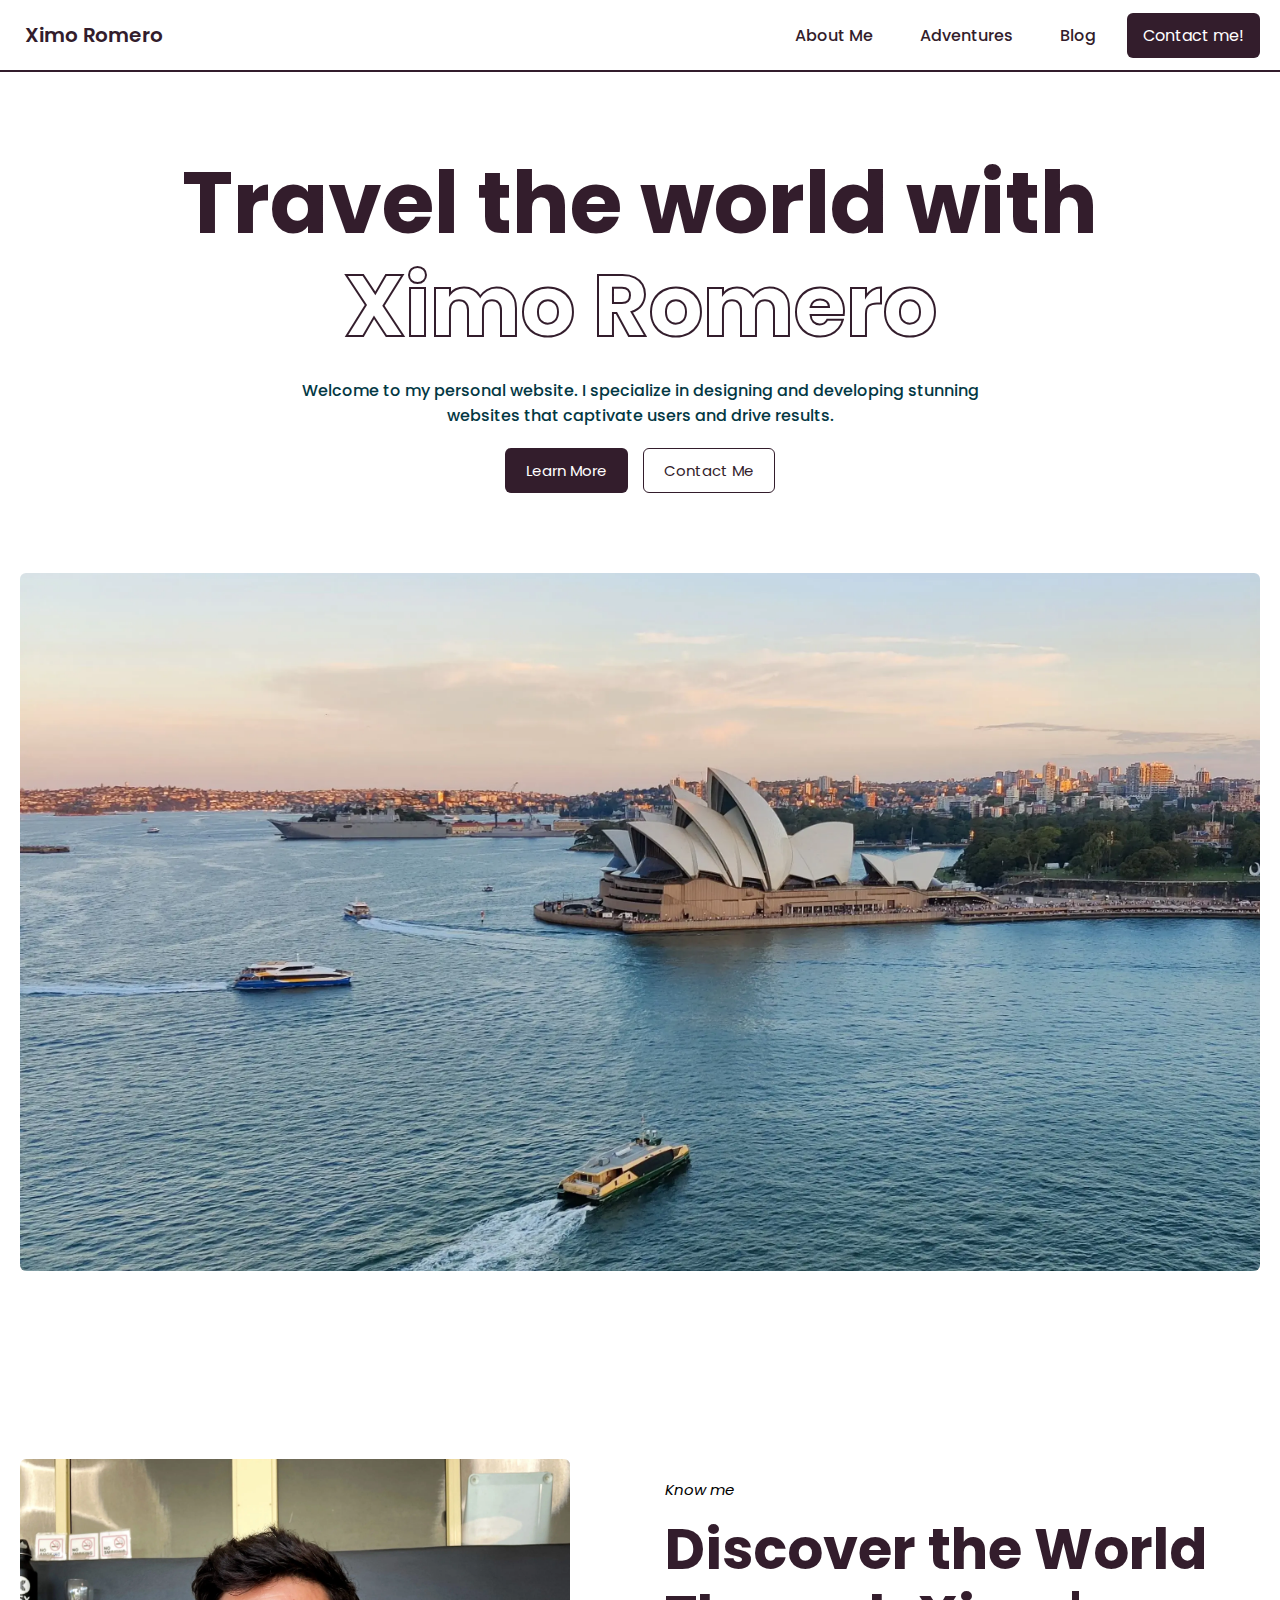
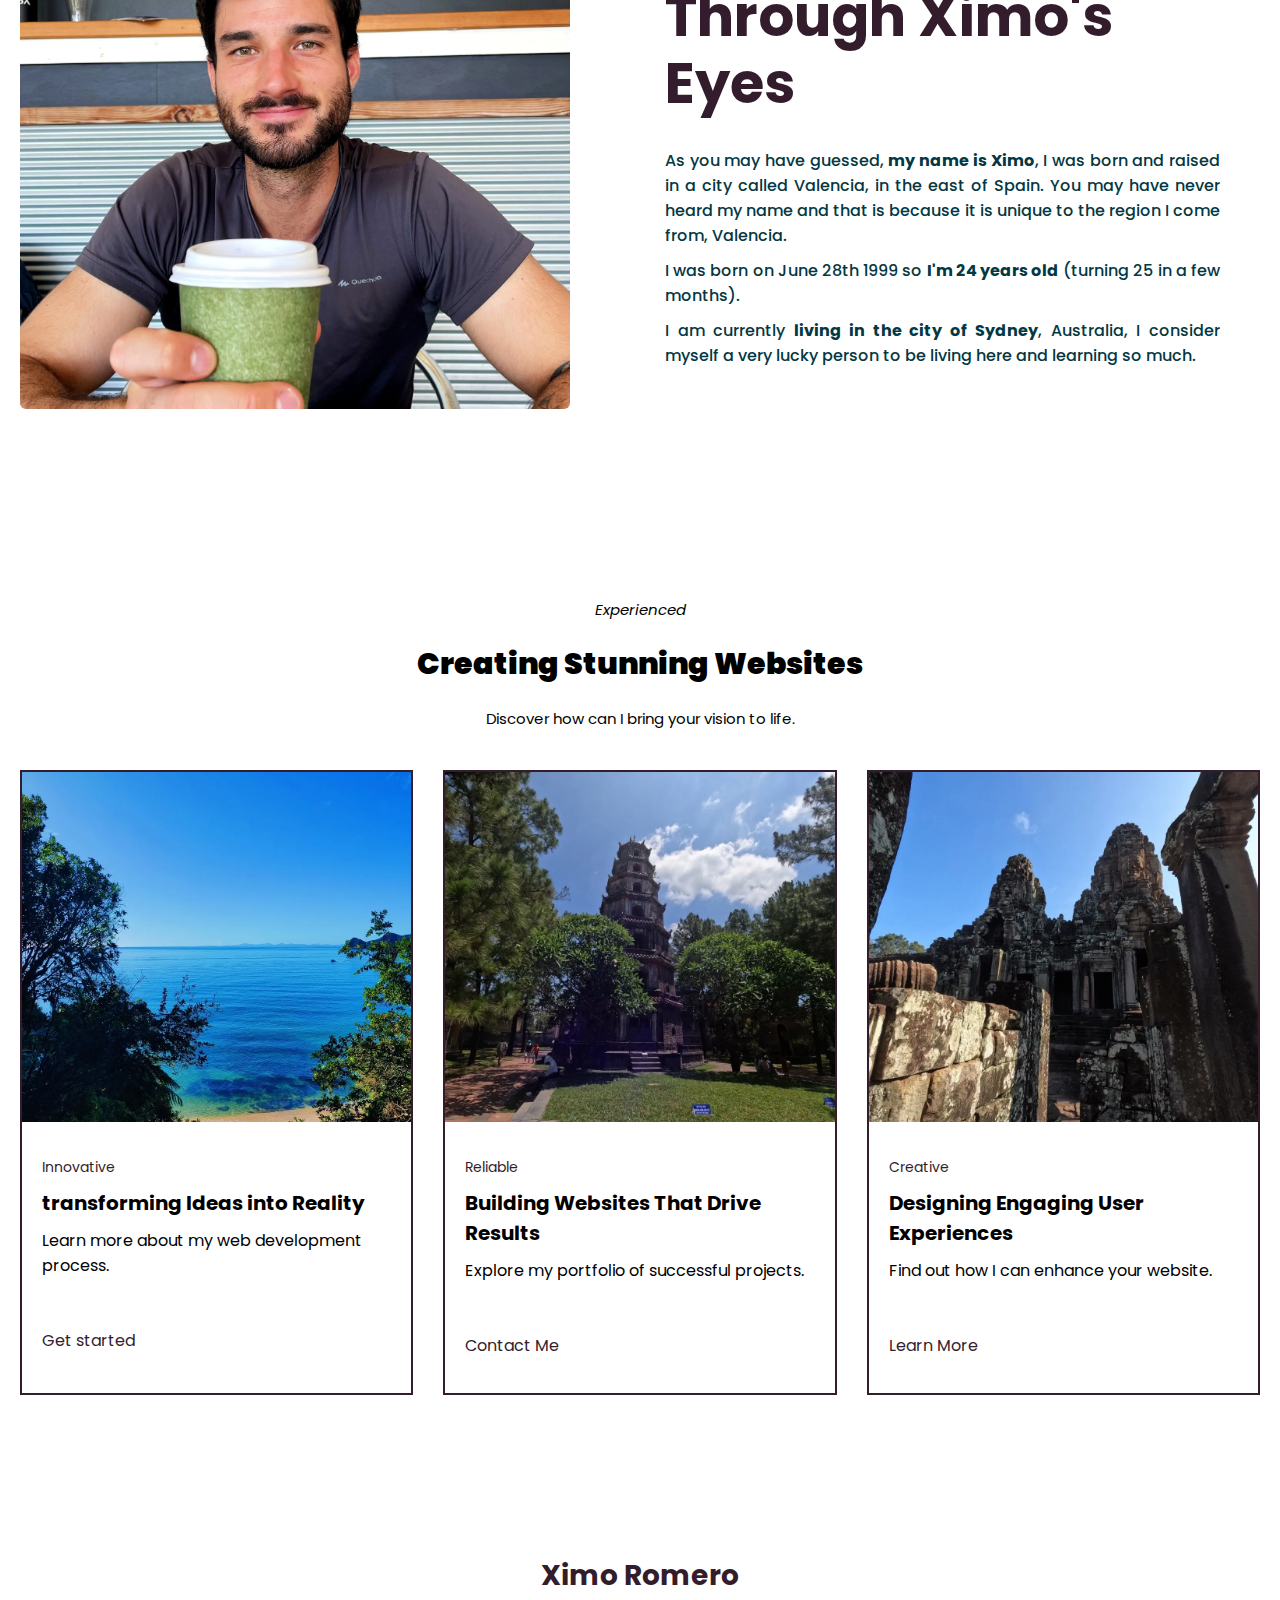
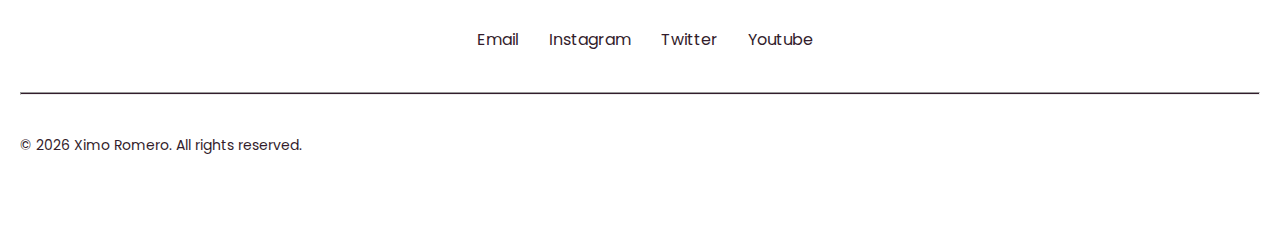
==== commit ee39c6a6: "fix: Some design changes" ====
--- a/index.html
+++ b/index.html
@@ -67,7 +67,7 @@
           <li><a href="contact.html">Contact me!</a></li>
         </ul>
 
-        <button class="openMobileMenu">
+        <button class="openMobileMenu" aria-label="Mobile menu button">
           <i class="fi fi-br-bars-staggered"></i>
         </button>
       </div>
@@ -77,23 +77,8 @@
         <div class="container">
           <div class="leftContainer">
             <h1>
-              Travel the world with
-              <svg
-                height="100"
-                stroke="#331d2c"
-                stroke-width="2"
-                class="textLine"
-                width="100%"
-              >
-                <text
-                  x="50%"
-                  dominant-baseline="middle"
-                  text-anchor="middle"
-                  y="50%"
-                >
-                  Ximo Romero
-                </text>
-              </svg>
+              Travel the world with <br />
+              <span>Ximo Romero</span>
             </h1>
             <p>
               Welcome to my personal website. I specialize in designing and
@@ -106,66 +91,12 @@
             </div>
           </div>
           <div class="rightContainer">
-            <div class="topRow">
-              <img
-                src="assets/images/heroImages/webp/1.webp"
-                alt=""
-                loading="lazy"
-              />
-              <img
-                src="assets/images/heroImages/webp/4.webp"
-                alt=""
-                loading="lazy"
-              />
-              <img
-                src="assets/images/heroImages/webp/6.webp"
-                alt=""
-                loading="lazy"
-              />
-              <img
-                src="assets/images/heroImages/webp/5.webp"
-                alt=""
-                loading="lazy"
-              />
-              <img
-                src="assets/images/heroImages/webp/14.webp"
-                alt=""
-                loading="lazy"
-              />
-            </div>
-
-            <div class="bottomRow">
-              <img
-                src="assets/images/heroImages/webp/9.webp"
-                alt=""
-                loading="lazy"
-              />
-              <img
-                src="assets/images/heroImages/webp/11.webp"
-                alt=""
-                loading="lazy"
-              />
-              <img
-                src="assets/images/heroImages/webp/13.webp"
-                alt=""
-                loading="lazy"
-              />
-              <img
-                src="assets/images/heroImages/webp/15.webp"
-                alt=""
-                loading="lazy"
-              />
-              <img
-                src="assets/images/heroImages/webp/2.webp"
-                alt=""
-                loading="lazy"
-              />
-              <img
-                src="assets/images/heroImages/webp/3.webp"
-                alt=""
-                loading="lazy"
-              />
-            </div>
+            <img
+              src="assets/images/heroImages/webp/14.webp"
+              alt="Sydney Opera House"
+              title="Sydney Opera House"
+              loading="lazy"
+            />
           </div>
         </div>
       </section>
--- a/assets/css/styles.css
+++ b/assets/css/styles.css
@@ -62,23 +62,25 @@
 }
 body header .container a.logo {
   text-decoration: none;
-  font-weight: bold;
+  font-weight: 600;
   font-size: 20px;
   color: #331d2c;
+  padding: 0 5px;
 }
 body header .container ul.menu {
   display: flex;
   flex-direction: row;
   justify-content: center;
   align-items: center;
+  gap: 15px;
 }
 body header .container ul.menu li {
   list-style: none;
-  margin-right: 15px;
 }
 body header .container ul.menu li:nth-child(4) a {
   background-color: #331d2c;
   color: #fff;
+  font-weight: normal;
 }
 body header .container ul.menu li a {
   font-size: 16px;
@@ -88,9 +90,7 @@
   color: #331d2c;
   padding: 10px 15px;
   border: 1px solid transparent;
-}
-body header .container ul.menu li:last-child {
-  margin-right: 0;
+  border-radius: 6px;
 }
 body header .container .openMobileMenu {
   display: none;
@@ -151,31 +151,31 @@
   }
 }
 body main section#heroSection .container {
-  padding-bottom: 80px;
-}
-body main section#heroSection .container .leftContainer {
   width: 1400px;
   max-width: 100%;
   margin: 0 auto;
   padding: 80px 20px;
 }
 @media (max-width: 992px) {
-  body main section#heroSection .container .leftContainer {
+  body main section#heroSection .container {
     width: 960px;
   }
 }
 @media (max-width: 768px) {
-  body main section#heroSection .container .leftContainer {
+  body main section#heroSection .container {
     padding: 60px 20px;
     width: 720px;
   }
 }
 @media (max-width: 576px) {
-  body main section#heroSection .container .leftContainer {
+  body main section#heroSection .container {
     padding: 40px 20px;
     width: 540px;
   }
 }
+body main section#heroSection .container .leftContainer {
+  padding-bottom: 80px;
+}
 body main section#heroSection .container .leftContainer h1 {
   text-align: center;
   font-size: 56px;
@@ -194,12 +194,9 @@
     font-size: 36px;
   }
 }
-body main section#heroSection .container .leftContainer h1 .textLine {
-  color: transparent;
-  stroke-dasharray: 500;
-  stroke-dashoffset: 500;
-  animation: dash 5s linear forwards;
-  fill-opacity: 0;
+body main section#heroSection .container .leftContainer h1 span {
+  -webkit-text-stroke: 2px #331d2c;
+  -webkit-text-fill-color: transparent;
 }
 body main section#heroSection .container .leftContainer p {
   font-size: 16px;
@@ -221,6 +218,7 @@
   text-decoration: none;
   font-family: inherit;
   font-size: 15px;
+  border-radius: 6px;
 }
 body main section#heroSection .container .leftContainer .containerCTA #learnMoreButton {
   background-color: #331d2c;
@@ -231,32 +229,17 @@
   color: #331d2c;
 }
 body main section#heroSection .container .rightContainer {
-  display: flex;
-  flex-direction: column;
-  justify-content: center;
-  align-items: center;
-  gap: 5px;
-}
-body main section#heroSection .container .rightContainer .topRow,
-body main section#heroSection .container .rightContainer .bottomRow {
-  flex: 1;
-  display: flex;
-  justify-content: center;
-  align-items: center;
-  overflow: hidden;
-  gap: 5px;
-}
-body main section#heroSection .container .rightContainer .topRow img,
-body main section#heroSection .container .rightContainer .bottomRow img {
-  max-width: 350px;
+  position: relative;
+}
+body main section#heroSection .container .rightContainer img {
   aspect-ratio: 16/9;
   width: 100%;
   height: 100%;
   -o-object-fit: cover;
      object-fit: cover;
   border-radius: 0;
-  height: 300px;
   background-color: #eee;
+  border-radius: 6px;
 }
 body main section#aboutMe .container {
   width: 1400px;
@@ -298,6 +281,7 @@
   border-radius: 0;
   aspect-ratio: 1/1;
   max-width: 550px;
+  border-radius: 6px;
 }
 body main section#aboutMe .container .containerInformation {
   flex: 1;
@@ -305,9 +289,9 @@
   margin-left: 50px;
 }
 body main section#aboutMe .container .containerInformation p.preTitle {
-  margin-bottom: 10px;
-  color: #6a6869;
-  font-weight: 500;
+  font-style: italic;
+  margin-bottom: 15px;
+  font-size: 15px;
 }
 body main section#aboutMe .container .containerInformation h2.title {
   font-size: 56px;
@@ -357,6 +341,7 @@
   flex-direction: row;
   justify-content: center;
   align-items: center;
+  border-radius: 6px;
 }
 body main section#aboutMe .container .containerInformation ul.containerSocial li a i {
   display: flex;
@@ -467,12 +452,18 @@
   body main section#heroSection .container {
     padding-bottom: 40px;
   }
+  body main section#heroSection .container .leftContainer h1 span {
+    -webkit-text-stroke-width: 1px;
+  }
   body main section#heroSection .container .leftContainer p {
     max-width: none;
   }
   body main section#aboutMe .container {
     flex-direction: column;
     align-items: flex-start;
+  }
+  body main section#aboutMe .container .containerAvatar {
+    margin: 0;
   }
   body main section#aboutMe .container .containerInformation {
     margin-left: 0;
@@ -532,6 +523,7 @@
   flex-direction: row;
   justify-content: center;
   align-items: center;
+  border-radius: 6px;
 }
 body footer .container ul.footerList li a i {
   display: flex;
